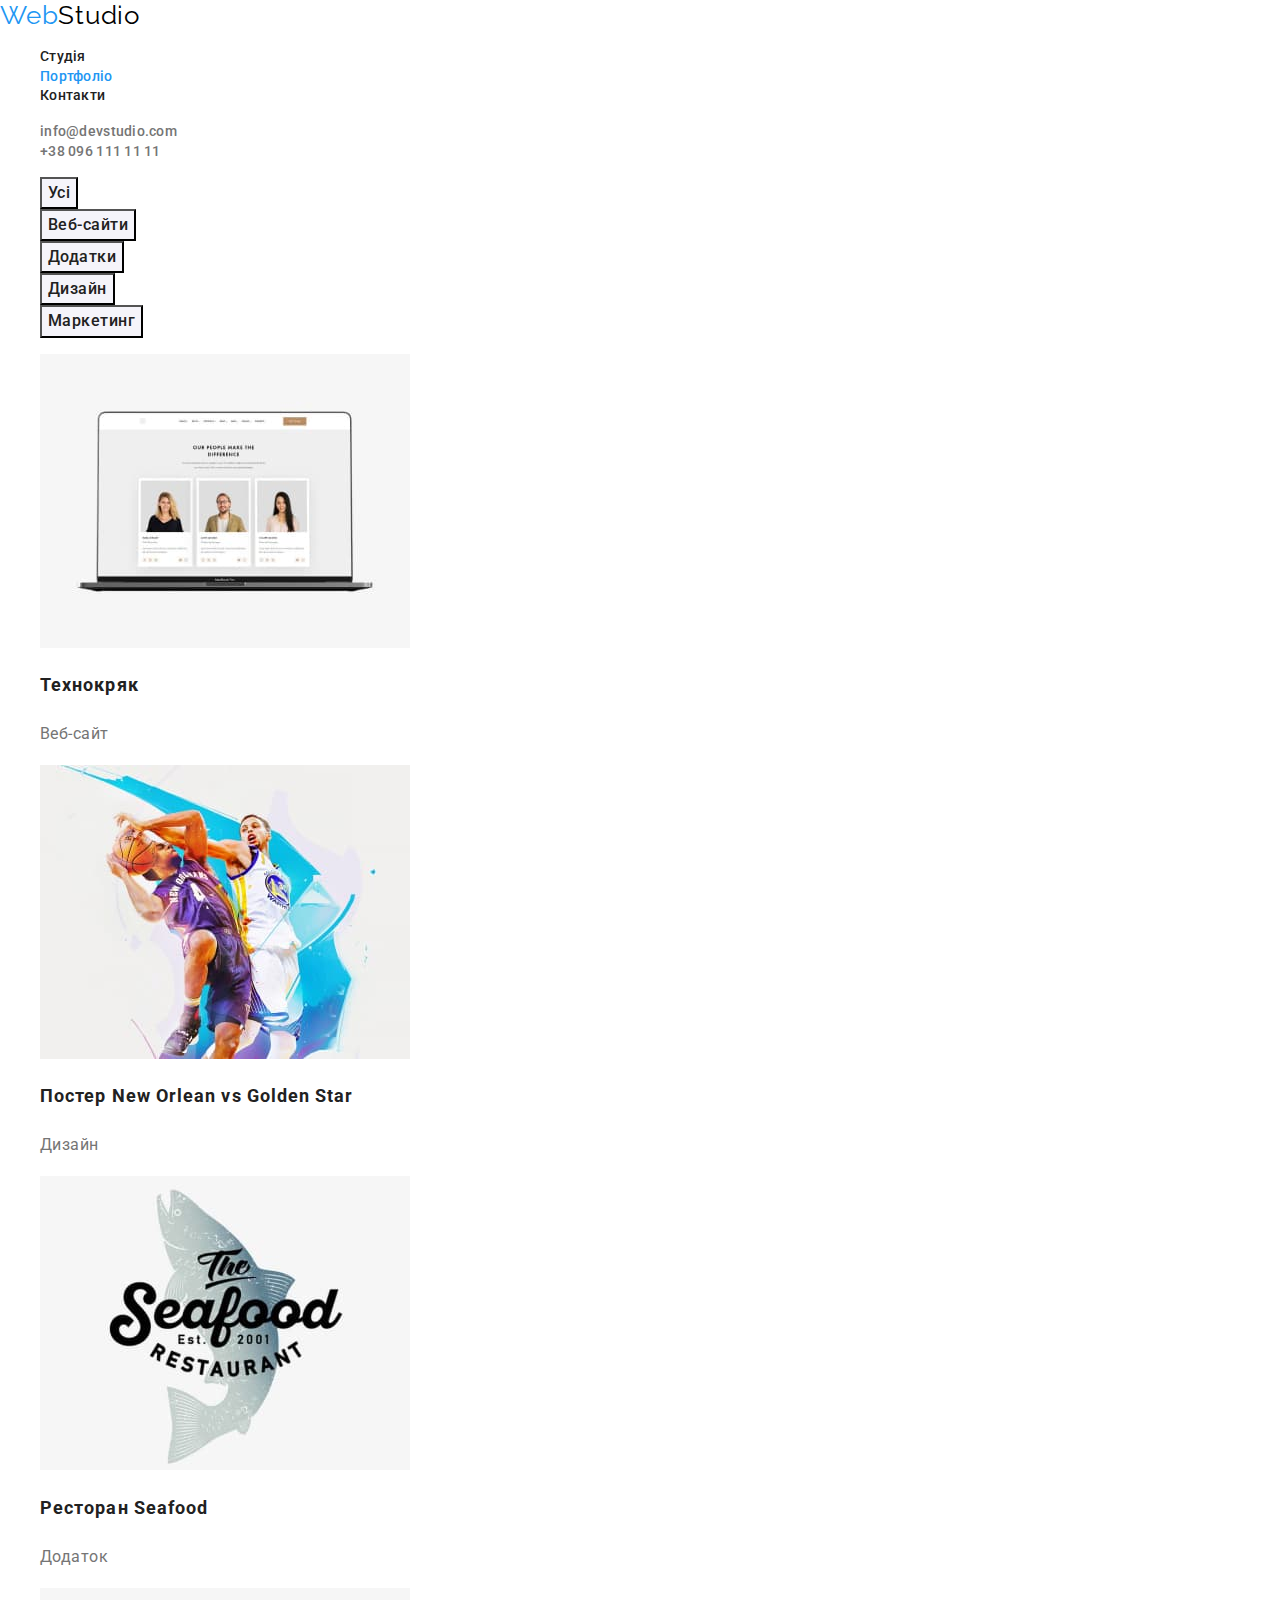
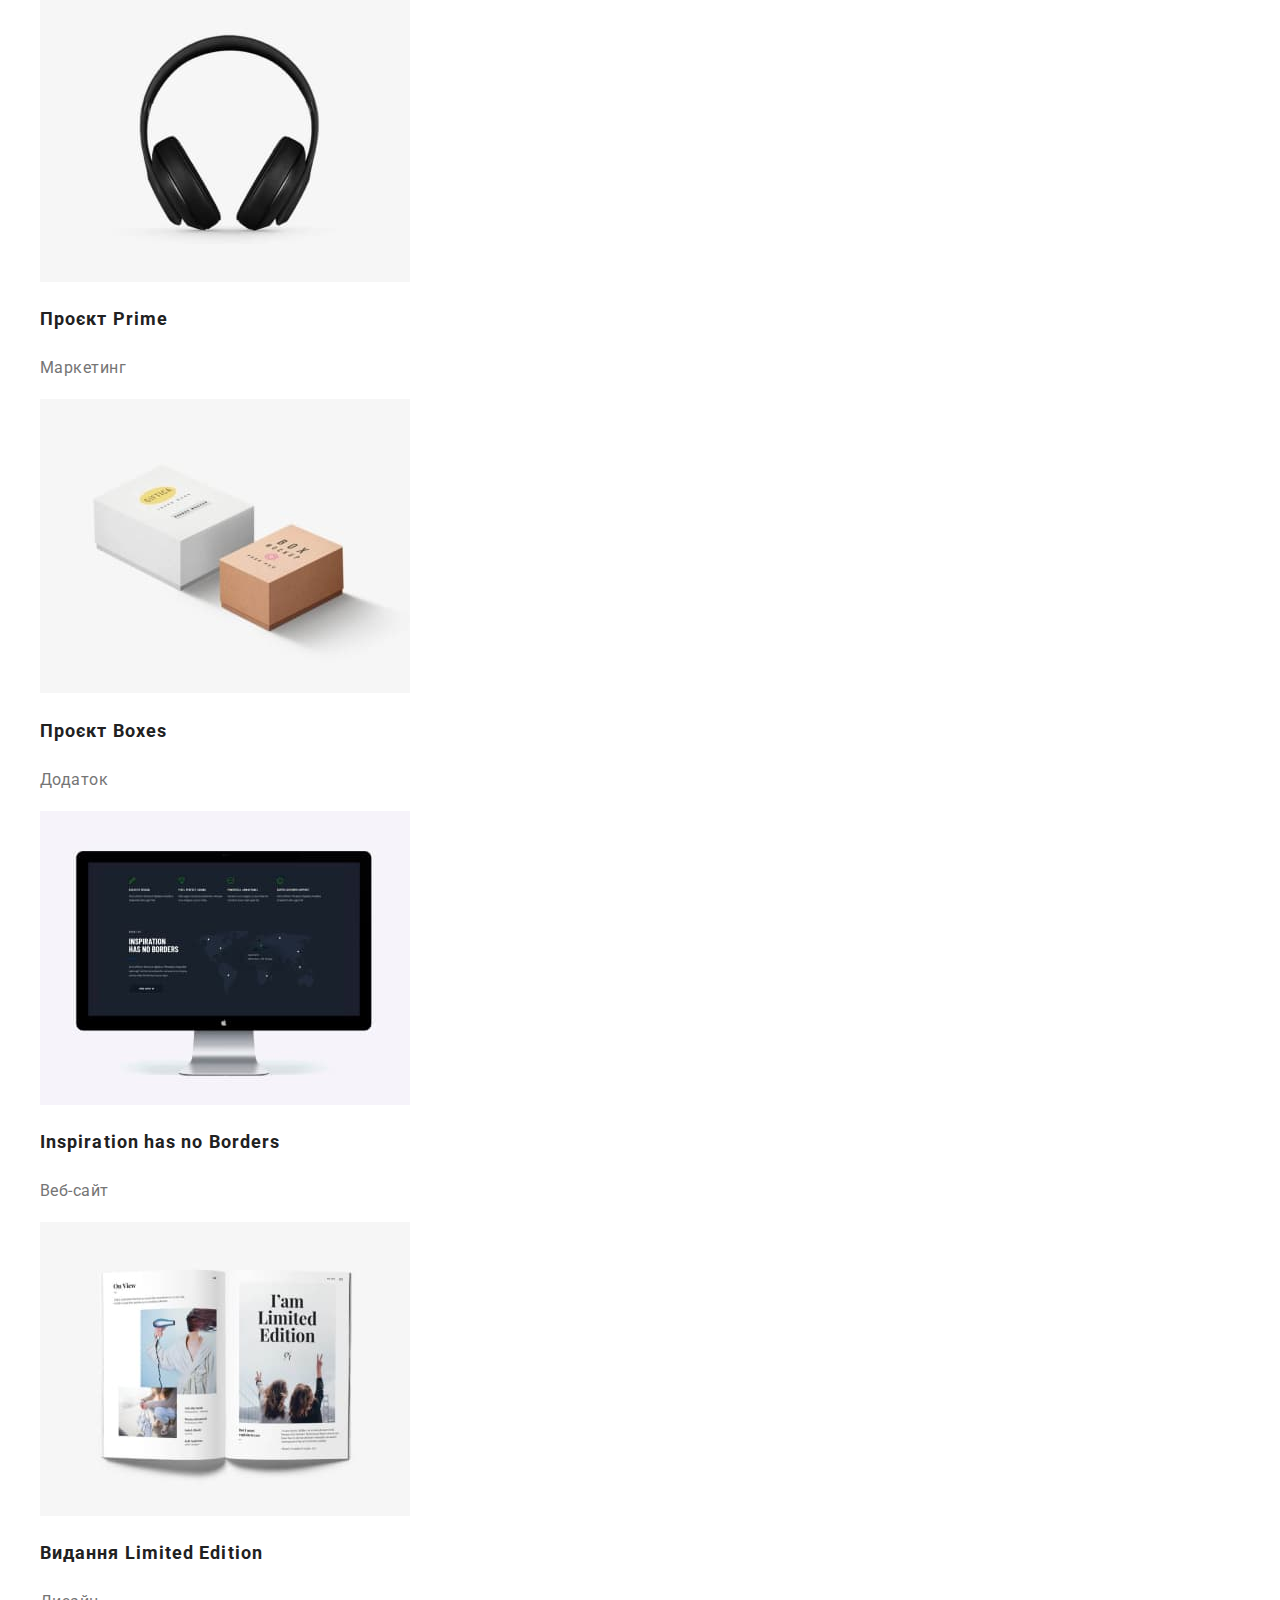
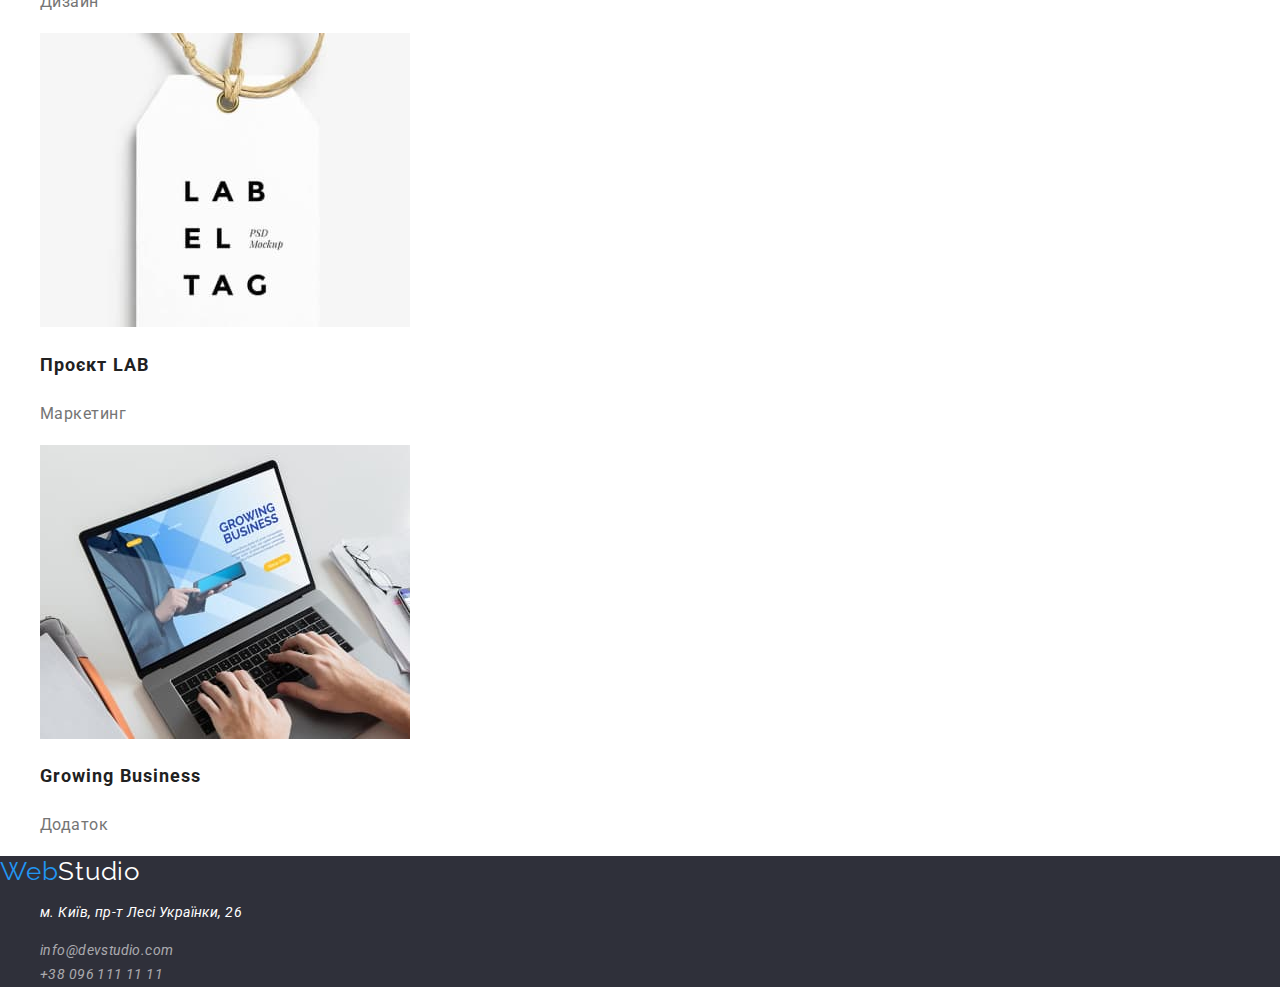
==== portfolio.html @ 08d6bf85 "Prettier" ====
<!DOCTYPE html>
<html lang="uk">
  <head>
    <meta charset="UTF-8" />
    <meta http-equiv="X-UA-Compatible" content="IE=edge" />
    <meta name="viewport" content="width=device-width, initial-scale=1.0" />
    <title>Web Studio - Портфоліо</title>
    <link rel="preconnect" href="https://fonts.googleapis.com" />
    <link rel="preconnect" href="https://fonts.gstatic.com" crossorigin />
    <link
      href="https://fonts.googleapis.com/css2?family=Raleway:wght@700&family=Roboto:wght@400;500;700;900&display=swap"
      rel="stylesheet"
    />
    <link
      rel="stylesheet"
      href="https://cdnjs.cloudflare.com/ajax/libs/modern-normalize/1.0.0/modern-normalize.min.css"
    />
    <link rel="stylesheet" href="./css/styles.css" />
  </head>
  <body class="page">
    <header>
      <a href="#" lang="en" class="logo logo-top"><span class="logo-blue">Web</span>Studio</a>
      <nav class="naw-top">
        <ul class="site-nav list">
          <li><a href="./index.html" class="link">Студія</a></li>
          <li><a href="./portfolio.html" class="link current">Портфоліо</a></li>
          <li><a href="#" class="link">Контакти</a></li>
        </ul>
        <ul class="list">
          <li><a href="mailto:info@devstudio.com" class="top-adress">info@devstudio.com</a></li>
          <li><a href="tel:+380961111111" class="top-tel link">+38 096 111 11 11</a></li>
        </ul>
      </nav>
    </header>
    <main>
      <section>
        <h1 class="visually-hidden">Portfolio</h1>
        <nav>
          <ul class="list">
            <li>
              <button type="button" class="list-action">Усі</button>
            </li>
            <li>
              <button type="button" class="list-action">Веб-сайти</button>
            </li>
            <li>
              <button type="button" class="list-action">Додатки</button>
            </li>
            <li>
              <button type="button" class="list-action">Дизайн</button>
            </li>
            <li>
              <button type="button" class="list-action">Маркетинг</button>
            </li>
          </ul>
        </nav>
        <ul class="list">
          <li>
            <a href=""
              ><img src="./images/img-project-1.jpg" alt="Веб-сайт Технокряк" width="370"
            /></a>
            <h2 class="work-title">Технокряк</h2>
            <p class="text work-text">Веб-сайт</p>
          </li>
          <li>
            <a href=""
              ><img
                src="./images/img-project-2.jpg"
                alt="Дизайн постеру New Orlean vs Golden Star"
                width="370"
            /></a>
            <h2 class="work-title">Постер New Orlean vs Golden Star</h2>
            <p class="text work-text">Дизайн</p>
          </li>
          <li>
            <a href=""
              ><img
                src="./images/img-project-3.jpg"
                alt="Додаток для ресторану Seafood"
                width="370"
            /></a>
            <h2 class="work-title">Ресторан Seafood</h2>
            <p class="text work-text">Додаток</p>
          </li>
          <li>
            <a href=""
              ><img src="./images/img-project-4.jpg" alt="Маркетинг для проекту Prime" width="370"
            /></a>
            <h2 class="work-title">Проєкт Prime</h2>
            <p class="text work-text">Маркетинг</p>
          </li>
          <li>
            <a href=""><img src="./images/img-project-5.jpg" alt="Додаток Boxes" width="370" /></a>
            <h2 class="work-title">Проєкт Boxes</h2>
            <p class="text work-text">Додаток</p>
          </li>
          <li>
            <a href=""
              ><img
                src="./images/img-project-6.jpg"
                alt="Веб-сайт Inspiration has no Borders"
                width="370"
            /></a>
            <h2 class="work-title">Inspiration has no Borders</h2>
            <p class="text work-text">Веб-сайт</p>
          </li>
          <li>
            <a href=""
              ><img
                src="./images/img-project-7.jpg"
                alt="Дизайн для видання Limited Edition"
                width="370"
            /></a>
            <h2 class="work-title">Видання Limited Edition</h2>
            <p class="text work-text">Дизайн</p>
          </li>
          <li>
            <a href=""
              ><img src="./images/img-project-8.jpg" alt="Маркетинг для проєкту LAB" width="370"
            /></a>
            <h2 class="work-title">Проєкт LAB</h2>
            <p class="text work-text">Маркетинг</p>
          </li>
          <li>
            <a href=""
              ><img src="./images/img-project-9.jpg" alt="Додаток Growing Business" width="370"
            /></a>
            <h2 class="work-title">Growing Business</h2>
            <p class="text work-text">Додаток</p>
          </li>
        </ul>
      </section>
    </main>
    <footer class="bottom">
      <a href="#" lang="en" class="logo logo-bottom"><span class="logo-blue">Web</span>Studio</a>
      <address class="address-footer">
        <ul class="list">
          <li>
            <p class="bottom-adress">м. Київ, пр-т Лесі Українки, 26</p>
          </li>
          <li><a href="mailto:info@devstudio.com" class="bottom-text">info@devstudio.com</a></li>
          <li><a href="tel:+380961111111" class="bottom-text">+38 096 111 11 11</a></li>
        </ul>
      </address>
    </footer>
  </body>
</html>
---- css/styles.css ----
:root {
--primmary-text-color: #757575;
--title-text-color: #212121;
--accent-text-color: #2196F3;
--background-page-color: #ffffff;
--background-hero-color: #2F303A;
--team-action-color: #F5F4FA;
--background-bottom-color: #2F303A;
--logo-top-color: #000000;
--bottom-text-color: rgba(255, 255, 255, 0.6);
}
.page {
  background-color: var(--background-page-color);
  color: var(--title-text-color);
  font-family: Roboto , sans-serif;
}
/* logo */
.logo {
  font-family: Raleway;
  font-size: 26px;
  line-height: 1.2;
  letter-spacing: 0.03em;
  text-decoration: none;
}
.logo-blue {
  color: var(--accent-text-color);
}
.logo-top {
  color: var(--logo-top-color);
}
.logo-bottom {
  color: var(--background-page-color);
}
/* nav */
.list {
  color: var(--title-text-color);
  list-style: none;
}
.link {
  color: var(--title-text-color);
}
.link:hover,
.link:focus {
  color: var(--accent-text-color);
}
.site-nav .link.current {
  color: var(--accent-text-color);
}
.list {
  color: var(--title-text-color);
  list-style: none;
}
.top-tel {
  color: var(--primmary-text-color);
}
.top-tel:hover,
.top-tel:focus {
  color: var(--accent-text-color);
}
.top-adress {
  color: var(--primmary-text-color);
}
.top-adress:hover,
.top-adress:focus {
  color: var(--accent-text-color);
}
.link,
.top-adress,
.top-tel {
  font-weight: 500;
  font-size: 14px;
  line-height: 1.4;
  letter-spacing: 0.02em;
  text-decoration: none;
}
/* hero */
.hero {
  background-color: var(--background-hero-color);
}
.hero-title {
  color: var(--background-page-color);
  font-weight: 900;
  font-size: 44px;
  line-height: 1.36;
  text-align: center;
  letter-spacing: 0.06em;
  text-transform: uppercase;
}
.hero-action {
  background-color: var(--accent-text-color);
  color:var(--background-page-color);
  font-weight: 700;
  font-size: 16px;
  line-height: 1.88;
  display: flex;
  align-items: center;
  text-align: center;
  letter-spacing: 0.06em;
  cursor: pointer;
}
/* section */
.section-title {
  color: var(--title-text-color);
  font-size: 36px;
  line-height: 1.17;
  text-align: center;
  letter-spacing: 0.03em;
}
.benefits-sub-title {
  font-size: 14px;
  line-height: 1.14;
  letter-spacing: 0.03em;
}
.section-sub-title {
  font-weight: 500;
  font-size: 16px;
  line-height: 1.19;
  letter-spacing: 0.03em;
}
.section-sub-title,
.benefits-sub-title {
  color: var(--title-text-color);
}
.text {
  color: var(--primmary-text-color);
  font-size: 14px;
  line-height: 1.71;
  letter-spacing: 0.03em;
}
.team .text {
  font-size: 16px;
  line-height: 1.19;
}
/* team */
.team {
  background-color: var(--team-action-color);
} 
/* futter */
.bottom {
  background-color: var(--background-bottom-color);
}
.address-footer {
  font-size: 14px;
  line-height: 1.71;
  letter-spacing: 0.03em;
}
.bottom-adress {
  color: var(--background-page-color);
}
.bottom-text {
  color: var(--bottom-text-color);
  text-decoration: none;
}
.bottom-text:hover,
.bottom-text:focus {
  color: var(--accent-text-color);
}

/* portfolio */
.visually-hidden {
  position: absolute;
  width: 1px;
  height: 1px;
  margin: -1px;
  border: 0;
  padding: 0;
  white-space: nowrap;
  clip-path: inset(100%);
  clip: rect(0 0 0 0);
  overflow: hidden;
}
.list-action {
  background-color: var(--team-action-color);
  color: var(--title-text-color);
  font-weight: 500;
  font-size: 16px;
  line-height: 1.63;
  letter-spacing: 0.03em;
  cursor: pointer;
}
.list-action:hover,
.list-action:focus,
.list-action:active {
  background-color: var(--accent-text-color);
  color:var(--background-page-color);
  }
.work-title {
  font-size: 18px;
  line-height: 2;
  letter-spacing: 0.06em;
}
.work-text {
  font-size: 16px;
  line-height: 1.88;
  letter-spacing: 0.03em;
}
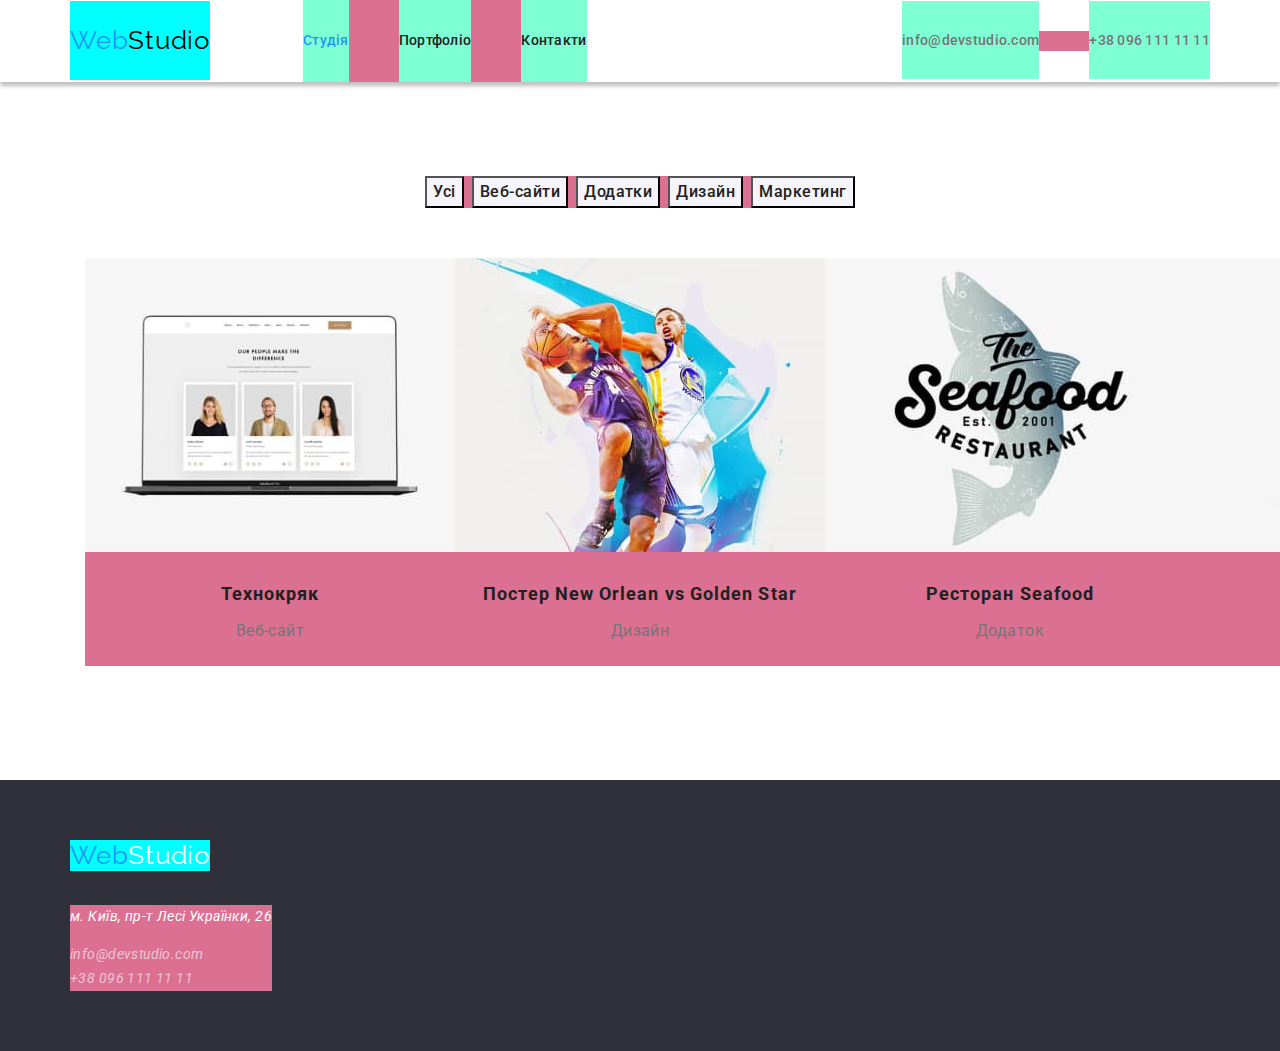
==== commit ead192ed: "portfolio" ====
--- a/portfolio.html
+++ b/portfolio.html
@@ -18,130 +18,140 @@
     <link rel="stylesheet" href="./css/styles.css" />
   </head>
   <body class="page">
-    <header>
-      <a href="#" lang="en" class="logo logo-top"><span class="logo-blue">Web</span>Studio</a>
-      <nav class="naw-top">
-        <ul class="site-nav list">
-          <li><a href="./index.html" class="link">Студія</a></li>
-          <li><a href="./portfolio.html" class="link current">Портфоліо</a></li>
-          <li><a href="#" class="link">Контакти</a></li>
-        </ul>
-        <ul class="list">
-          <li><a href="mailto:info@devstudio.com" class="top-adress">info@devstudio.com</a></li>
-          <li><a href="tel:+380961111111" class="top-tel link">+38 096 111 11 11</a></li>
-        </ul>
-      </nav>
+    <header class="top-border">
+      <div class="container">
+        <a href="#" lang="en" class="logo logo-top"><span class="logo-blue">Web</span>Studio</a>
+        <nav class="nav-top">
+          <ul class="site-nav list">
+            <li class="list-top"><a href="./index.html" class="link current">Студія</a></li>
+            <li class="list-top"><a href="./portfolio.html" class="link">Портфоліо</a></li>
+            <li class="list-top"><a href="#" class="link">Контакти</a></li>
+          </ul>
+        </nav>
+        <div class="adress-list">
+          <ul class="site-nav list">
+            <li><a href="mailto:info@devstudio.com" class="top-adress">info@devstudio.com</a></li>
+            <li><a href="tel:+380961111111" class="top-tel link">+38 096 111 11 11</a></li>
+          </ul>
+        </div>
+      </div>
     </header>
     <main>
-      <section>
+      <section class="portfolio">
+        <div class="container portfolio-box ">
         <h1 class="visually-hidden">Portfolio</h1>
-        <nav>
-          <ul class="list">
-            <li>
+        <nav class="portfolio-nav">
+          <ul class="portfolio-nav-list list">
+            <li class="action-btn">
               <button type="button" class="list-action">Усі</button>
             </li>
-            <li>
+            <li class="action-btn">
               <button type="button" class="list-action">Веб-сайти</button>
             </li>
-            <li>
+            <li class="action-btn">
               <button type="button" class="list-action">Додатки</button>
             </li>
-            <li>
+            <li class="action-btn">
               <button type="button" class="list-action">Дизайн</button>
             </li>
-            <li>
+            <li class="action-btn">
               <button type="button" class="list-action">Маркетинг</button>
             </li>
           </ul>
         </nav>
-        <ul class="list">
-          <li>
-            <a href=""
-              ><img src="./images/img-project-1.jpg" alt="Веб-сайт Технокряк" width="370"
-            /></a>
-            <h2 class="work-title">Технокряк</h2>
-            <p class="text work-text">Веб-сайт</p>
-          </li>
-          <li>
-            <a href=""
-              ><img
-                src="./images/img-project-2.jpg"
-                alt="Дизайн постеру New Orlean vs Golden Star"
-                width="370"
-            /></a>
-            <h2 class="work-title">Постер New Orlean vs Golden Star</h2>
-            <p class="text work-text">Дизайн</p>
-          </li>
-          <li>
-            <a href=""
-              ><img
-                src="./images/img-project-3.jpg"
-                alt="Додаток для ресторану Seafood"
-                width="370"
-            /></a>
-            <h2 class="work-title">Ресторан Seafood</h2>
-            <p class="text work-text">Додаток</p>
-          </li>
-          <li>
-            <a href=""
-              ><img src="./images/img-project-4.jpg" alt="Маркетинг для проекту Prime" width="370"
-            /></a>
-            <h2 class="work-title">Проєкт Prime</h2>
-            <p class="text work-text">Маркетинг</p>
-          </li>
-          <li>
-            <a href=""><img src="./images/img-project-5.jpg" alt="Додаток Boxes" width="370" /></a>
-            <h2 class="work-title">Проєкт Boxes</h2>
-            <p class="text work-text">Додаток</p>
-          </li>
-          <li>
-            <a href=""
-              ><img
-                src="./images/img-project-6.jpg"
-                alt="Веб-сайт Inspiration has no Borders"
-                width="370"
-            /></a>
-            <h2 class="work-title">Inspiration has no Borders</h2>
-            <p class="text work-text">Веб-сайт</p>
-          </li>
-          <li>
-            <a href=""
-              ><img
-                src="./images/img-project-7.jpg"
-                alt="Дизайн для видання Limited Edition"
-                width="370"
-            /></a>
-            <h2 class="work-title">Видання Limited Edition</h2>
-            <p class="text work-text">Дизайн</p>
-          </li>
-          <li>
-            <a href=""
-              ><img src="./images/img-project-8.jpg" alt="Маркетинг для проєкту LAB" width="370"
-            /></a>
-            <h2 class="work-title">Проєкт LAB</h2>
-            <p class="text work-text">Маркетинг</p>
-          </li>
-          <li>
-            <a href=""
-              ><img src="./images/img-project-9.jpg" alt="Додаток Growing Business" width="370"
-            /></a>
-            <h2 class="work-title">Growing Business</h2>
-            <p class="text work-text">Додаток</p>
-          </li>
-        </ul>
+        <div class="container portfolio-action">
+          <ul class="portfolio-list list">
+            <li class="card-list">
+              <a href=""
+                ><img src="./images/img-project-1.jpg" alt="Веб-сайт Технокряк" width="370"
+              /></a>
+              <h2 class="work-title">Технокряк</h2>
+              <p class="text work-text">Веб-сайт</p>
+            </li>
+            <li class="card-list">
+              <a href=""
+                ><img
+                  src="./images/img-project-2.jpg"
+                  alt="Дизайн постеру New Orlean vs Golden Star"
+                  width="370"
+              /></a>
+              <h2 class="work-title">Постер New Orlean vs Golden Star</h2>
+              <p class="text work-text">Дизайн</p>
+            </li>
+            <li class="card-list">
+              <a href=""
+                ><img
+                  src="./images/img-project-3.jpg"
+                  alt="Додаток для ресторану Seafood"
+                  width="370"
+              /></a>
+              <h2 class="work-title">Ресторан Seafood</h2>
+              <p class="text work-text">Додаток</p>
+            </li>
+            <li class="card-list">
+              <a href=""
+                ><img src="./images/img-project-4.jpg" alt="Маркетинг для проекту Prime" width="370"
+              /></a>
+              <h2 class="work-title">Проєкт Prime</h2>
+              <p class="text work-text">Маркетинг</p>
+            </li>
+            <li class="card-list">
+              <a href=""><img src="./images/img-project-5.jpg" alt="Додаток Boxes" width="370" /></a>
+              <h2 class="work-title">Проєкт Boxes</h2>
+              <p class="text work-text">Додаток</p>
+            </li>
+            <li class="card-list">
+              <a href=""
+                ><img
+                  src="./images/img-project-6.jpg"
+                  alt="Веб-сайт Inspiration has no Borders"
+                  width="370"
+              /></a>
+              <h2 class="work-title">Inspiration has no Borders</h2>
+              <p class="text work-text">Веб-сайт</p>
+            </li>
+            <li class="card-list">
+              <a href=""
+                ><img
+                  src="./images/img-project-7.jpg"
+                  alt="Дизайн для видання Limited Edition"
+                  width="370"
+              /></a>
+              <h2 class="work-title">Видання Limited Edition</h2>
+              <p class="text work-text">Дизайн</p>
+            </li>
+            <li class="card-list">
+              <a href=""
+                ><img src="./images/img-project-8.jpg" alt="Маркетинг для проєкту LAB" width="370"
+              /></a>
+              <h2 class="work-title">Проєкт LAB</h2>
+              <p class="text work-text">Маркетинг</p>
+            </li>
+            <li class="card-list">
+              <a href=""
+                ><img src="./images/img-project-9.jpg" alt="Додаток Growing Business" width="370"
+              /></a>
+              <h2 class="work-title">Growing Business</h2>
+              <p class="text work-text">Додаток</p>
+            </li>
+          </ul>
+        </div>
+      </div>
       </section>
     </main>
     <footer class="bottom">
-      <a href="#" lang="en" class="logo logo-bottom"><span class="logo-blue">Web</span>Studio</a>
-      <address class="address-footer">
-        <ul class="list">
-          <li>
-            <p class="bottom-adress">м. Київ, пр-т Лесі Українки, 26</p>
-          </li>
-          <li><a href="mailto:info@devstudio.com" class="bottom-text">info@devstudio.com</a></li>
-          <li><a href="tel:+380961111111" class="bottom-text">+38 096 111 11 11</a></li>
-        </ul>
-      </address>
+      <div class="container bottom-box">
+        <a href="#" lang="en" class="logo logo-bottom"><span class="logo-blue">Web</span>Studio</a>
+        <address class="address-footer">
+          <ul class="bottom-sub-list list">
+            <li>
+              <p class="bottom-adress">м. Київ, пр-т Лесі Українки, 26</p>
+            </li>
+            <li><a href="mailto:info@devstudio.com" class="bottom-text">info@devstudio.com</a></li>
+            <li><a href="tel:+380961111111" class="bottom-text">+38 096 111 11 11</a></li>
+          </ul>
+        </address>
+      </div>
     </footer>
   </body>
 </html>
--- a/css/styles.css
+++ b/css/styles.css
@@ -14,70 +14,145 @@
   color: var(--title-text-color);
   font-family: Roboto , sans-serif;
 }
+
+.list {
+  color: var(--title-text-color);
+  list-style: none;
+  padding-left: 0;
+  margin-top: 0;
+
+  
+  background-color: palevioletred;
+
+}
+
+.link {
+  color: var(--title-text-color);
+}
+
+.link:hover,
+.link:focus {
+  color: var(--accent-text-color);
+}
+
+.site-nav .link.current {
+  color: var(--accent-text-color);
+}
+
+.top-tel {
+  color: var(--primmary-text-color);
+}
+
+.top-tel:hover,
+.top-tel:focus {
+  color: var(--accent-text-color);
+}
+
+.top-adress {
+  color: var(--primmary-text-color);
+}
+
+.top-adress:hover,
+.top-adress:focus {
+  color: var(--accent-text-color);
+}
+
 /* logo */
+
 .logo {
+  display: flex;
+  align-items: center;
   font-family: Raleway;
   font-size: 26px;
   line-height: 1.2;
   letter-spacing: 0.03em;
   text-decoration: none;
+
+background-color: aqua;
+
 }
 .logo-blue {
+  display: flex;
+  align-items: center;
   color: var(--accent-text-color);
 }
 .logo-top {
+  display: flex;
+  align-items: center;
+  padding-top: 24px;
+  padding-bottom: 24px;
+  margin-right: 93px;
   color: var(--logo-top-color);
 }
-.logo-bottom {
-  color: var(--background-page-color);
-}
-/* nav */
-.list {
-  color: var(--title-text-color);
-  list-style: none;
-}
-.link {
-  color: var(--title-text-color);
-}
-.link:hover,
-.link:focus {
-  color: var(--accent-text-color);
-}
-.site-nav .link.current {
-  color: var(--accent-text-color);
-}
-.list {
-  color: var(--title-text-color);
-  list-style: none;
-}
+
+.link,.top-adress,
 .top-tel {
-  color: var(--primmary-text-color);
-}
-.top-tel:hover,
-.top-tel:focus {
-  color: var(--accent-text-color);
-}
-.top-adress {
-  color: var(--primmary-text-color);
-}
-.top-adress:hover,
-.top-adress:focus {
-  color: var(--accent-text-color);
-}
-.link,
-.top-adress,
-.top-tel {
+  padding-top: 31px;
+  padding-bottom: 31px;
   font-weight: 500;
   font-size: 14px;
   line-height: 1.4;
   letter-spacing: 0.02em;
   text-decoration: none;
-}
+
+background-color: aquamarine;
+
+}
+/* header */
+.top-border {
+  box-shadow: 0px 4px 4px rgba(0, 0, 0, 0.25);
+}
+.page-header {
+  background-color: var(--background-page-color);
+}
+
+
+.container {
+  display: flex;
+  width: 1170px;
+  display: flex;
+  padding-left: 15px;
+  padding-right: 15px;
+  align-items: center;
+  margin: 0 auto;
+}
+
+.top-adress {
+  margin-right: 50px;
+}
+.site-nav {
+padding-left: 0;
+}
+.nav-top,
+.site-nav {
+  display: flex;
+  align-items: center;
+  margin-top: 0;
+  margin-bottom: 0;   
+}
+.list-top {
+  display: flex;
+  margin-right: 50px;
+}
+.list-top:nth-child(3) {
+  margin-right: 0;
+}
+.adress-list{
+  display: flex;
+  margin-left: auto;
+}
+
 /* hero */
 .hero {
   background-color: var(--background-hero-color);
 }
+.hero-box {
+  flex-direction: column;
+}
 .hero-title {
+  margin-top: 200px;
+  margin-bottom: 30px;
+  
   color: var(--background-page-color);
   font-weight: 900;
   font-size: 44px;
@@ -86,36 +161,69 @@
   letter-spacing: 0.06em;
   text-transform: uppercase;
 }
+button.hero-action {
+  padding: 0;
+}
 .hero-action {
+  display: flex;
+  align-items: center;
+  text-align: center;
+  letter-spacing: 0.06em;
+  cursor: pointer;
+  margin-bottom: 200px;
+  min-width: 216px;
+  min-height: 50px;
+  justify-content: center;
+
   background-color: var(--accent-text-color);
   color:var(--background-page-color);
   font-weight: 700;
   font-size: 16px;
   line-height: 1.88;
-  display: flex;
-  align-items: center;
-  text-align: center;
-  letter-spacing: 0.06em;
-  cursor: pointer;
-}
+  border: 0;
+  box-shadow: 0px 4px 4px rgba(0, 0, 0, 0.15);
+  border-radius: 4px;
+}
+
 /* section */
 .section-title {
+  margin-top: 0;
+  margin-bottom: 50px;
+
   color: var(--title-text-color);
   font-size: 36px;
   line-height: 1.17;
   text-align: center;
   letter-spacing: 0.03em;
+
+  background-color: tomato;
+
+}
+
+/* benefits */
+.benefits-box {
+  display: flex;
+  flex-direction: column;
+}
+.list-title {
+  display: flex;
+  flex-direction: row;
+  margin-top: 94px;
+  margin-bottom: 118px;
 }
 .benefits-sub-title {
   font-size: 14px;
   line-height: 1.14;
   letter-spacing: 0.03em;
+  margin-top: 0;
+  margin-bottom: 10px;
 }
 .section-sub-title {
   font-weight: 500;
   font-size: 16px;
   line-height: 1.19;
   letter-spacing: 0.03em;
+  margin: 0;
 }
 .section-sub-title,
 .benefits-sub-title {
@@ -126,19 +234,86 @@
   font-size: 14px;
   line-height: 1.71;
   letter-spacing: 0.03em;
+  margin: 0;
+}
+.list-benefits {
+  margin-right: 30px;
+}
+.list-benefits:nth-child(4) {
+  margin-right: 0;
+}
+.benefits-sub {
+  display: flex;
+  flex-direction: row;
+  /* width: 1170px; */
+  margin-bottom: 86px; 
+  /* margin: 0 0 86px 0;*/
+  /* padding: 0;  */
+}
+.benefits-sub-list {
+  display: flex;
+  margin-right: 30px;
+  /* padding: 0; */
+}
+.benefits-sub-list:nth-child(3) {
+  margin-right: 0;
+}
+
+/* team */
+.team {
+  background-color: var(--team-action-color);
+}
+.team-box {
+  display: flex;
+  flex-direction: column;
+}
+.team-title {
+  margin-top: 102px;
+  margin-bottom: 50px;
+}
+.picture {
+  margin-bottom: 30px;
+}
+.team-sub {
+  display: flex;
+  flex-direction: row;
+  width: 1170px;
+  margin-bottom: 88px; 
+}
+.team-sub-list {
+  display: flex;
+  flex-direction: column;
+  margin-right: 30px;
+  align-items: center;
+  box-shadow: 0px 1px 3px rgba(0, 0, 0, 0.12), 0px 1px 1px rgba(0, 0, 0, 0.14), 0px 2px 1px rgba(0, 0, 0, 0.2);
+  border-radius: 0px 0px 4px 4px;
+}
+.team-sub-list:nth-child(4) {
+  margin-right: 0;
 }
 .team .text {
   font-size: 16px;
   line-height: 1.19;
-}
-/* team */
-.team {
-  background-color: var(--team-action-color);
-} 
+  margin-bottom: 30px;
+}
+
+
 /* futter */
 .bottom {
   background-color: var(--background-bottom-color);
 }
+.bottom-box {
+  display: flex;
+  flex-direction: column;
+  justify-content: flex-start ;
+  align-items: flex-start;
+}
+.logo-bottom {
+  color: var(--background-page-color);
+  margin-top: 60px;
+  margin-bottom: 20px;
+}
+
 .address-footer {
   font-size: 14px;
   line-height: 1.71;
@@ -155,8 +330,17 @@
 .bottom-text:focus {
   color: var(--accent-text-color);
 }
+.bottom-sub-list {
+margin-bottom: 60px;
+}
 
 /* portfolio */
+.portfolio-box {
+  display: flex;
+  flex-direction: column;
+    /* justify-content: center; */
+    align-items: center;
+}
 .visually-hidden {
   position: absolute;
   width: 1px;
@@ -169,6 +353,18 @@
   clip: rect(0 0 0 0);
   overflow: hidden;
 }
+.portfolio-nav-list {
+  display: flex;
+  flex-direction: row;
+  margin-top: 94px;
+  margin-bottom: 50px;
+}
+.action-btn {
+margin-right: 8px;
+}
+.action-btn:nth-child(5) {
+  margin-right: 0;
+}
 .list-action {
   background-color: var(--team-action-color);
   color: var(--title-text-color);
@@ -184,14 +380,29 @@
   background-color: var(--accent-text-color);
   color:var(--background-page-color);
   }
+.portfolio-list {
+  display: flex;
+  flex-direction: row;
+  margin-top: 0;
+  margin-bottom: 114px;
+  padding: 0;
+  }
+  .card-list {
+  display: flex;
+  flex-direction: column;
+  align-items: center;
+ }
 .work-title {
   font-size: 18px;
   line-height: 2;
   letter-spacing: 0.06em;
+  margin-top: 20px;
+  margin-bottom: 4px;
 }
 .work-text {
   font-size: 16px;
   line-height: 1.88;
   letter-spacing: 0.03em;
-}
-
+  margin-bottom: 20px;
+}
+
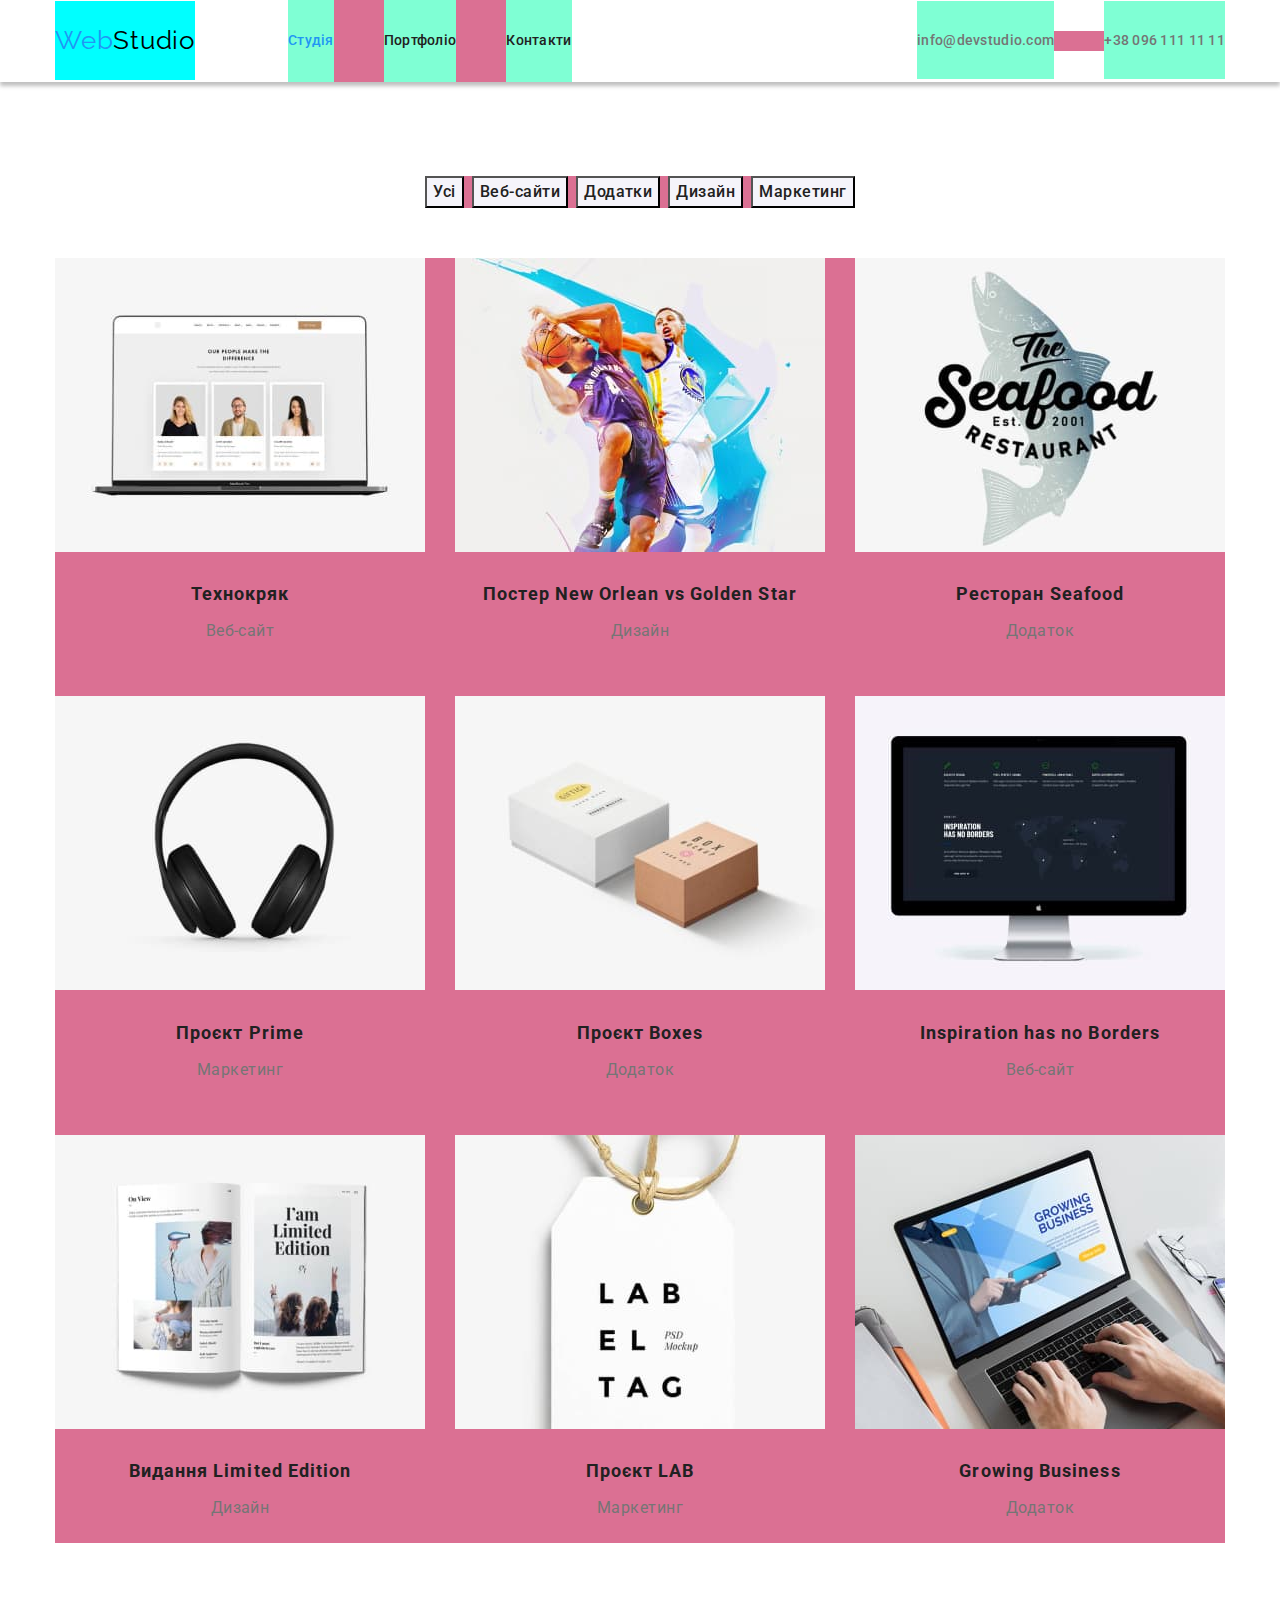
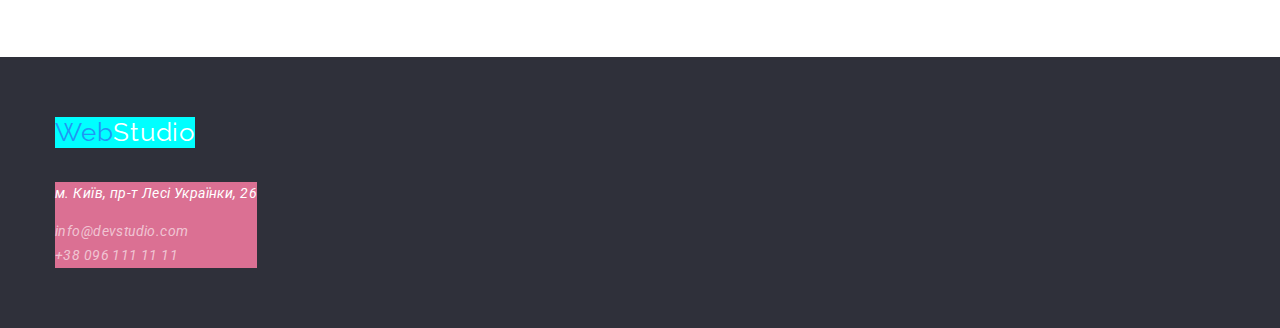
==== commit 12f76396: "team" ====
--- a/portfolio.html
+++ b/portfolio.html
@@ -59,7 +59,7 @@
             </li>
           </ul>
         </nav>
-        <div class="container portfolio-action">
+        <div class="portfolio-action">
           <ul class="portfolio-list list">
             <li class="card-list">
               <a href=""
--- a/css/styles.css
+++ b/css/styles.css
@@ -109,13 +109,20 @@
 
 .container {
   display: flex;
-  width: 1170px;
+  width: 1200px;
   display: flex;
   padding-left: 15px;
   padding-right: 15px;
   align-items: center;
   margin: 0 auto;
 }
+
+.section {
+  padding: 94px 0 94px 0;
+}
+
+
+
 
 .top-adress {
   margin-right: 50px;
@@ -150,7 +157,7 @@
   flex-direction: column;
 }
 .hero-title {
-  margin-top: 200px;
+  margin-top: 106px;
   margin-bottom: 30px;
   
   color: var(--background-page-color);
@@ -170,7 +177,7 @@
   text-align: center;
   letter-spacing: 0.06em;
   cursor: pointer;
-  margin-bottom: 200px;
+  margin-bottom: 106px;
   min-width: 216px;
   min-height: 50px;
   justify-content: center;
@@ -208,8 +215,8 @@
 .list-title {
   display: flex;
   flex-direction: row;
-  margin-top: 94px;
-  margin-bottom: 118px;
+  margin: 0;
+  padding: 0;
 }
 .benefits-sub-title {
   font-size: 14px;
@@ -242,22 +249,38 @@
 .list-benefits:nth-child(4) {
   margin-right: 0;
 }
-.benefits-sub {
+
+
+
+/* activity */
+.activity {
+  padding-top: 0;
+}
+.activity-box {
+  display: flex;
+  flex-direction: column;
+}
+.activity-sub {
   display: flex;
   flex-direction: row;
-  /* width: 1170px; */
-  margin-bottom: 86px; 
-  /* margin: 0 0 86px 0;*/
-  /* padding: 0;  */
-}
-.benefits-sub-list {
+  margin: 0;
+  padding: 0;
+}
+
+.activity-sub-list {
   display: flex;
   margin-right: 30px;
   /* padding: 0; */
 }
-.benefits-sub-list:nth-child(3) {
+
+.activity-sub-list:nth-child(3) {
   margin-right: 0;
 }
+.activity-img.picture {
+  margin-bottom: 0;
+}
+
+
 
 /* team */
 .team {
@@ -268,18 +291,24 @@
   flex-direction: column;
 }
 .team-title {
-  margin-top: 102px;
   margin-bottom: 50px;
 }
 .picture {
   margin-bottom: 30px;
 }
+.team-img {
+  width: 1170px;
+}
 .team-sub {
   display: flex;
   flex-direction: row;
   width: 1170px;
-  margin-bottom: 88px; 
-}
+  margin-top: 0;
+  /* margin-bottom: 88px;  */
+  padding: 0;
+  /* box-sizing: border-box; */
+}
+
 .team-sub-list {
   display: flex;
   flex-direction: column;
@@ -333,6 +362,9 @@
 .bottom-sub-list {
 margin-bottom: 60px;
 }
+
+
+
 
 /* portfolio */
 .portfolio-box {
@@ -380,9 +412,12 @@
   background-color: var(--accent-text-color);
   color:var(--background-page-color);
   }
+
+
 .portfolio-list {
   display: flex;
   flex-direction: row;
+  flex-wrap: wrap;
   margin-top: 0;
   margin-bottom: 114px;
   padding: 0;
@@ -391,14 +426,29 @@
   display: flex;
   flex-direction: column;
   align-items: center;
+  width: 370px;
+  margin-right: 30px;
+  margin-bottom: 30px;
+  /* margin-left: 0; */
+ }
+ .card-list:nth-child(3n) {
+   margin-right: 0;
+ }
+ .card-list:nth-last-child(-n+3) {
+   margin-bottom: 0;
  }
 .work-title {
   font-size: 18px;
   line-height: 2;
   letter-spacing: 0.06em;
+  padding: 0;
   margin-top: 20px;
   margin-bottom: 4px;
 }
+
+
+
+
 .work-text {
   font-size: 16px;
   line-height: 1.88;
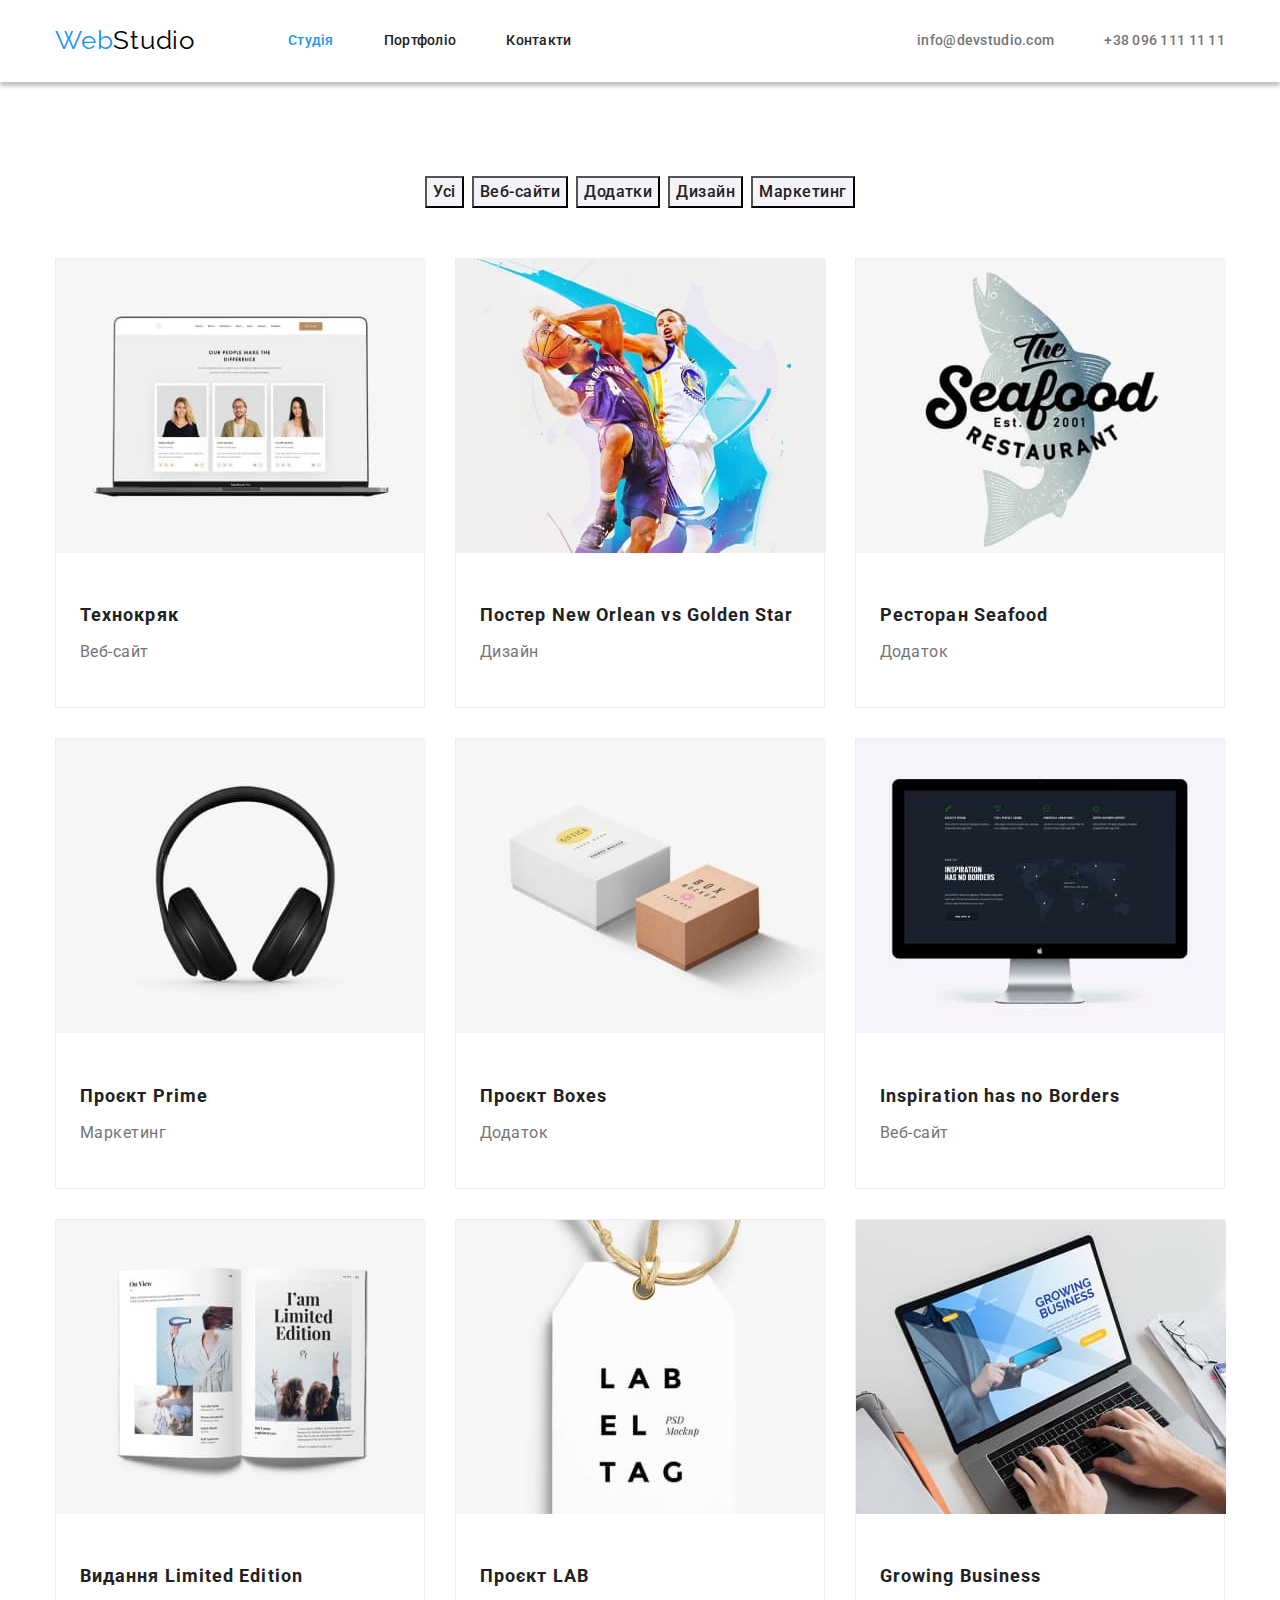
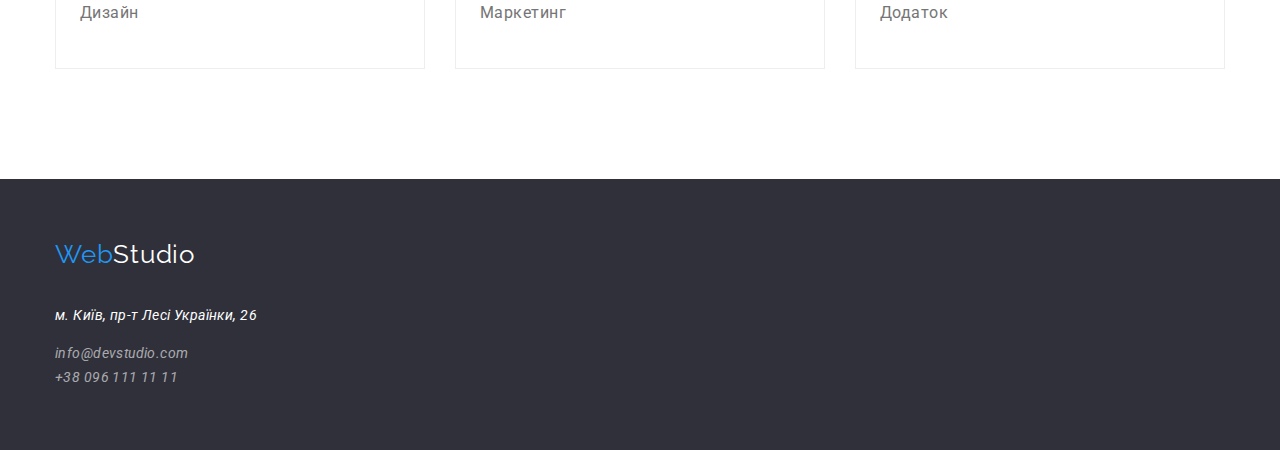
==== commit 79b3817f: "dz-3-1" ====
--- a/portfolio.html
+++ b/portfolio.html
@@ -37,7 +37,7 @@
       </div>
     </header>
     <main>
-      <section class="portfolio">
+      <section class="portfolio section">
         <div class="container portfolio-box ">
         <h1 class="visually-hidden">Portfolio</h1>
         <nav class="portfolio-nav">
@@ -65,8 +65,10 @@
               <a href=""
                 ><img src="./images/img-project-1.jpg" alt="Веб-сайт Технокряк" width="370"
               /></a>
+              <div class="card-list-title">
               <h2 class="work-title">Технокряк</h2>
               <p class="text work-text">Веб-сайт</p>
+              </div>
             </li>
             <li class="card-list">
               <a href=""
@@ -75,8 +77,10 @@
                   alt="Дизайн постеру New Orlean vs Golden Star"
                   width="370"
               /></a>
+              <div class="card-list-title">
               <h2 class="work-title">Постер New Orlean vs Golden Star</h2>
               <p class="text work-text">Дизайн</p>
+              </div>
             </li>
             <li class="card-list">
               <a href=""
@@ -85,20 +89,26 @@
                   alt="Додаток для ресторану Seafood"
                   width="370"
               /></a>
+              <div class="card-list-title">
               <h2 class="work-title">Ресторан Seafood</h2>
               <p class="text work-text">Додаток</p>
+              </div>
             </li>
             <li class="card-list">
               <a href=""
                 ><img src="./images/img-project-4.jpg" alt="Маркетинг для проекту Prime" width="370"
               /></a>
+              <div class="card-list-title">
               <h2 class="work-title">Проєкт Prime</h2>
               <p class="text work-text">Маркетинг</p>
+              </div>
             </li>
             <li class="card-list">
               <a href=""><img src="./images/img-project-5.jpg" alt="Додаток Boxes" width="370" /></a>
+              <div class="card-list-title">
               <h2 class="work-title">Проєкт Boxes</h2>
               <p class="text work-text">Додаток</p>
+              </div>
             </li>
             <li class="card-list">
               <a href=""
@@ -107,8 +117,10 @@
                   alt="Веб-сайт Inspiration has no Borders"
                   width="370"
               /></a>
+              <div class="card-list-title">
               <h2 class="work-title">Inspiration has no Borders</h2>
               <p class="text work-text">Веб-сайт</p>
+              </div>
             </li>
             <li class="card-list">
               <a href=""
@@ -117,22 +129,28 @@
                   alt="Дизайн для видання Limited Edition"
                   width="370"
               /></a>
+              <div class="card-list-title">
               <h2 class="work-title">Видання Limited Edition</h2>
               <p class="text work-text">Дизайн</p>
+              </div>
             </li>
             <li class="card-list">
               <a href=""
                 ><img src="./images/img-project-8.jpg" alt="Маркетинг для проєкту LAB" width="370"
               /></a>
+              <div class="card-list-title">
               <h2 class="work-title">Проєкт LAB</h2>
               <p class="text work-text">Маркетинг</p>
+              </div>
             </li>
             <li class="card-list">
               <a href=""
                 ><img src="./images/img-project-9.jpg" alt="Додаток Growing Business" width="370"
               /></a>
+              <div class="card-list-title">
               <h2 class="work-title">Growing Business</h2>
               <p class="text work-text">Додаток</p>
+              </div>
             </li>
           </ul>
         </div>
--- a/css/styles.css
+++ b/css/styles.css
@@ -1,64 +1,63 @@
 :root {
---primmary-text-color: #757575;
---title-text-color: #212121;
---accent-text-color: #2196F3;
---background-page-color: #ffffff;
---background-hero-color: #2F303A;
---team-action-color: #F5F4FA;
---background-bottom-color: #2F303A;
---logo-top-color: #000000;
---bottom-text-color: rgba(255, 255, 255, 0.6);
+  --primmary-text-color: #757575;
+  --title-text-color: #212121;
+  --accent-text-color: #2196f3;
+  --background-page-color: #ffffff;
+  --background-hero-color: #2f303a;
+  --team-action-color: #f5f4fa;
+  --background-bottom-color: #2f303a;
+  --logo-top-color: #000000;
+  --bottom-text-color: rgba(255, 255, 255, 0.6);
+  --card-portfolio-color: #eeeeee;
 }
 .page {
   background-color: var(--background-page-color);
   color: var(--title-text-color);
-  font-family: Roboto , sans-serif;
-}
-
+  font-family: Roboto, sans-serif;
+}
+.container {
+  display: flex;
+  width: 1200px;
+  display: flex;
+  padding-left: 15px;
+  padding-right: 15px;
+  align-items: center;
+  margin: 0 auto;
+}
+.section {
+  padding: 94px 0 94px 0;
+}
 .list {
   color: var(--title-text-color);
   list-style: none;
   padding-left: 0;
   margin-top: 0;
-
-  
-  background-color: palevioletred;
-
-}
-
+}
 .link {
   color: var(--title-text-color);
 }
-
 .link:hover,
 .link:focus {
   color: var(--accent-text-color);
 }
-
 .site-nav .link.current {
   color: var(--accent-text-color);
 }
-
 .top-tel {
   color: var(--primmary-text-color);
 }
-
 .top-tel:hover,
 .top-tel:focus {
   color: var(--accent-text-color);
 }
-
 .top-adress {
   color: var(--primmary-text-color);
 }
-
 .top-adress:hover,
 .top-adress:focus {
   color: var(--accent-text-color);
 }
-
 /* logo */
-
 .logo {
   display: flex;
   align-items: center;
@@ -67,9 +66,6 @@
   line-height: 1.2;
   letter-spacing: 0.03em;
   text-decoration: none;
-
-background-color: aqua;
-
 }
 .logo-blue {
   display: flex;
@@ -84,8 +80,8 @@
   margin-right: 93px;
   color: var(--logo-top-color);
 }
-
-.link,.top-adress,
+.link,
+.top-adress,
 .top-tel {
   padding-top: 31px;
   padding-bottom: 31px;
@@ -94,9 +90,6 @@
   line-height: 1.4;
   letter-spacing: 0.02em;
   text-decoration: none;
-
-background-color: aquamarine;
-
 }
 /* header */
 .top-border {
@@ -105,37 +98,18 @@
 .page-header {
   background-color: var(--background-page-color);
 }
-
-
-.container {
-  display: flex;
-  width: 1200px;
-  display: flex;
-  padding-left: 15px;
-  padding-right: 15px;
-  align-items: center;
-  margin: 0 auto;
-}
-
-.section {
-  padding: 94px 0 94px 0;
-}
-
-
-
-
 .top-adress {
   margin-right: 50px;
 }
 .site-nav {
-padding-left: 0;
+  padding-left: 0;
 }
 .nav-top,
 .site-nav {
   display: flex;
   align-items: center;
   margin-top: 0;
-  margin-bottom: 0;   
+  margin-bottom: 0;
 }
 .list-top {
   display: flex;
@@ -144,11 +118,10 @@
 .list-top:nth-child(3) {
   margin-right: 0;
 }
-.adress-list{
+.adress-list {
   display: flex;
   margin-left: auto;
 }
-
 /* hero */
 .hero {
   background-color: var(--background-hero-color);
@@ -159,7 +132,6 @@
 .hero-title {
   margin-top: 106px;
   margin-bottom: 30px;
-  
   color: var(--background-page-color);
   font-weight: 900;
   font-size: 44px;
@@ -183,7 +155,7 @@
   justify-content: center;
 
   background-color: var(--accent-text-color);
-  color:var(--background-page-color);
+  color: var(--background-page-color);
   font-weight: 700;
   font-size: 16px;
   line-height: 1.88;
@@ -191,22 +163,16 @@
   box-shadow: 0px 4px 4px rgba(0, 0, 0, 0.15);
   border-radius: 4px;
 }
-
 /* section */
 .section-title {
   margin-top: 0;
   margin-bottom: 50px;
-
   color: var(--title-text-color);
   font-size: 36px;
   line-height: 1.17;
   text-align: center;
   letter-spacing: 0.03em;
-
-  background-color: tomato;
-
-}
-
+}
 /* benefits */
 .benefits-box {
   display: flex;
@@ -249,9 +215,6 @@
 .list-benefits:nth-child(4) {
   margin-right: 0;
 }
-
-
-
 /* activity */
 .activity {
   padding-top: 0;
@@ -266,22 +229,17 @@
   margin: 0;
   padding: 0;
 }
-
 .activity-sub-list {
   display: flex;
   margin-right: 30px;
   /* padding: 0; */
 }
-
 .activity-sub-list:nth-child(3) {
   margin-right: 0;
 }
 .activity-img.picture {
   margin-bottom: 0;
 }
-
-
-
 /* team */
 .team {
   background-color: var(--team-action-color);
@@ -304,17 +262,15 @@
   flex-direction: row;
   width: 1170px;
   margin-top: 0;
-  /* margin-bottom: 88px;  */
-  padding: 0;
-  /* box-sizing: border-box; */
-}
-
+  padding: 0;
+}
 .team-sub-list {
   display: flex;
   flex-direction: column;
   margin-right: 30px;
   align-items: center;
-  box-shadow: 0px 1px 3px rgba(0, 0, 0, 0.12), 0px 1px 1px rgba(0, 0, 0, 0.14), 0px 2px 1px rgba(0, 0, 0, 0.2);
+  box-shadow: 0px 1px 3px rgba(0, 0, 0, 0.12), 0px 1px 1px rgba(0, 0, 0, 0.14),
+    0px 2px 1px rgba(0, 0, 0, 0.2);
   border-radius: 0px 0px 4px 4px;
 }
 .team-sub-list:nth-child(4) {
@@ -325,8 +281,6 @@
   line-height: 1.19;
   margin-bottom: 30px;
 }
-
-
 /* futter */
 .bottom {
   background-color: var(--background-bottom-color);
@@ -334,7 +288,7 @@
 .bottom-box {
   display: flex;
   flex-direction: column;
-  justify-content: flex-start ;
+  justify-content: flex-start;
   align-items: flex-start;
 }
 .logo-bottom {
@@ -342,7 +296,6 @@
   margin-top: 60px;
   margin-bottom: 20px;
 }
-
 .address-footer {
   font-size: 14px;
   line-height: 1.71;
@@ -360,18 +313,15 @@
   color: var(--accent-text-color);
 }
 .bottom-sub-list {
-margin-bottom: 60px;
-}
-
-
-
+  margin-bottom: 60px;
+}
 
 /* portfolio */
 .portfolio-box {
   display: flex;
   flex-direction: column;
-    /* justify-content: center; */
-    align-items: center;
+  /* justify-content: center; */
+  align-items: center;
 }
 .visually-hidden {
   position: absolute;
@@ -388,11 +338,10 @@
 .portfolio-nav-list {
   display: flex;
   flex-direction: row;
-  margin-top: 94px;
   margin-bottom: 50px;
 }
 .action-btn {
-margin-right: 8px;
+  margin-right: 8px;
 }
 .action-btn:nth-child(5) {
   margin-right: 0;
@@ -410,33 +359,30 @@
 .list-action:focus,
 .list-action:active {
   background-color: var(--accent-text-color);
-  color:var(--background-page-color);
-  }
-
-
+  color: var(--background-page-color);
+}
 .portfolio-list {
   display: flex;
   flex-direction: row;
   flex-wrap: wrap;
   margin-top: 0;
-  margin-bottom: 114px;
-  padding: 0;
-  }
-  .card-list {
-  display: flex;
-  flex-direction: column;
-  align-items: center;
+  padding: 0;
+}
+.card-list {
+  display: flex;
+  flex-direction: column;
+  align-items: flex-start;
   width: 370px;
   margin-right: 30px;
   margin-bottom: 30px;
-  /* margin-left: 0; */
- }
- .card-list:nth-child(3n) {
-   margin-right: 0;
- }
- .card-list:nth-last-child(-n+3) {
-   margin-bottom: 0;
- }
+  border: 1px solid var(--card-portfolio-color);
+}
+.card-list:nth-child(3n) {
+  margin-right: 0;
+}
+.card-list:nth-last-child(-n + 3) {
+  margin-bottom: 0;
+}
 .work-title {
   font-size: 18px;
   line-height: 2;
@@ -445,14 +391,12 @@
   margin-top: 20px;
   margin-bottom: 4px;
 }
-
-
-
-
 .work-text {
   font-size: 16px;
   line-height: 1.88;
   letter-spacing: 0.03em;
   margin-bottom: 20px;
 }
-
+.card-list-title {
+  margin: 20px 24px 20px 24px;
+}
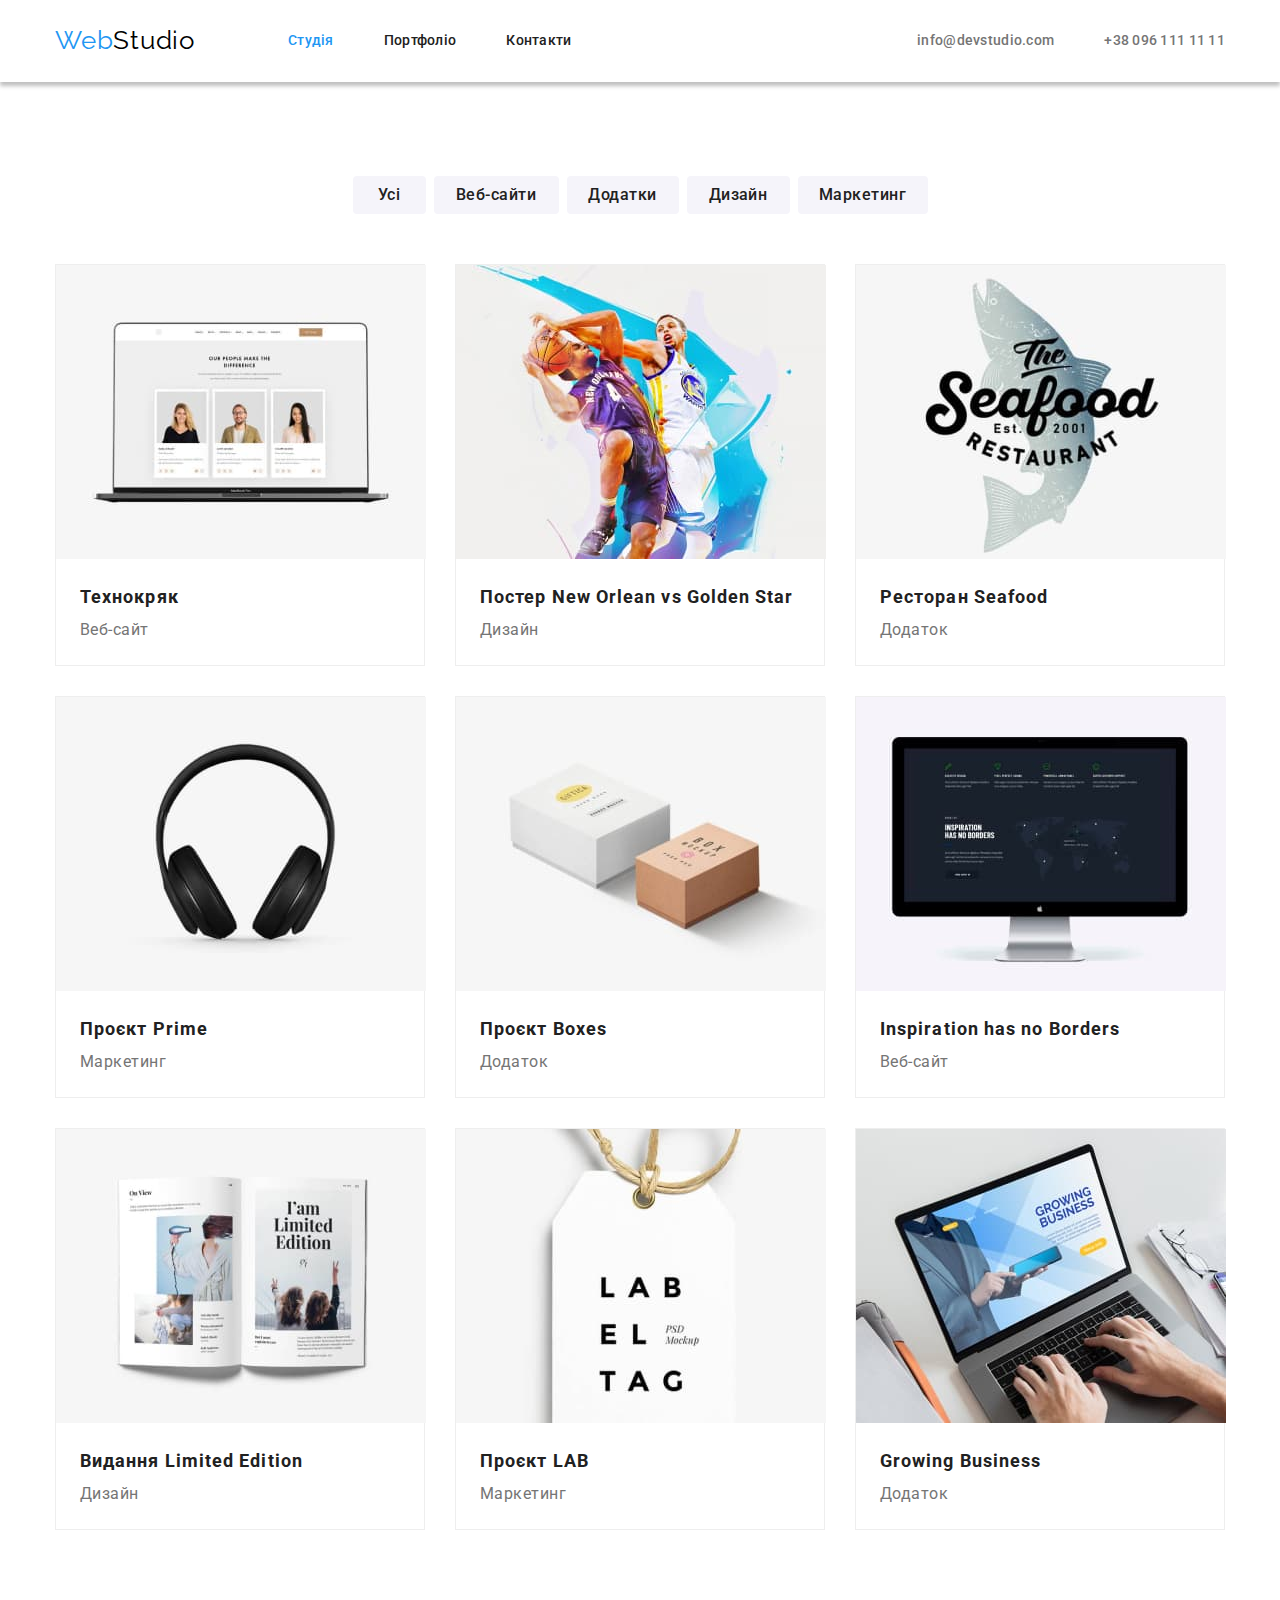
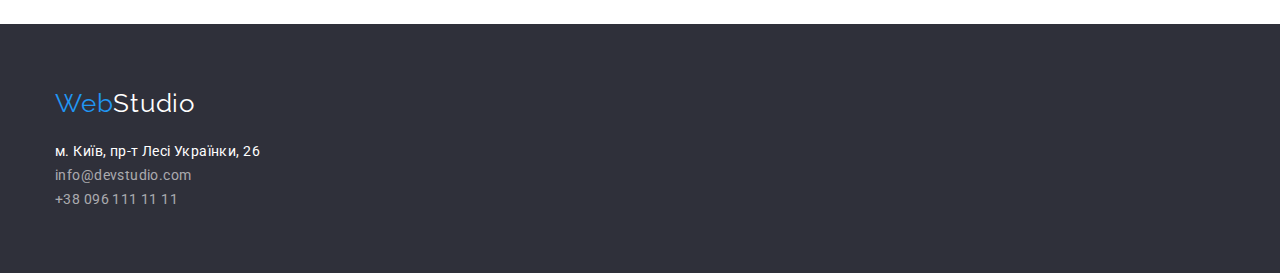
==== commit 0096c080: "dz-3-2" ====
--- a/portfolio.html
+++ b/portfolio.html
@@ -63,7 +63,7 @@
           <ul class="portfolio-list list">
             <li class="card-list">
               <a href=""
-                ><img src="./images/img-project-1.jpg" alt="Веб-сайт Технокряк" width="370"
+                ><img class="item-img" src="./images/img-project-1.jpg" alt="Веб-сайт Технокряк" width="370"
               /></a>
               <div class="card-list-title">
               <h2 class="work-title">Технокряк</h2>
@@ -72,8 +72,7 @@
             </li>
             <li class="card-list">
               <a href=""
-                ><img
-                  src="./images/img-project-2.jpg"
+                ><img class="item-img" src="./images/img-project-2.jpg"
                   alt="Дизайн постеру New Orlean vs Golden Star"
                   width="370"
               /></a>
@@ -84,8 +83,7 @@
             </li>
             <li class="card-list">
               <a href=""
-                ><img
-                  src="./images/img-project-3.jpg"
+                ><img class="item-img" src="./images/img-project-3.jpg"
                   alt="Додаток для ресторану Seafood"
                   width="370"
               /></a>
@@ -96,7 +94,7 @@
             </li>
             <li class="card-list">
               <a href=""
-                ><img src="./images/img-project-4.jpg" alt="Маркетинг для проекту Prime" width="370"
+                ><img class="item-img" src="./images/img-project-4.jpg" alt="Маркетинг для проекту Prime" width="370"
               /></a>
               <div class="card-list-title">
               <h2 class="work-title">Проєкт Prime</h2>
@@ -104,7 +102,7 @@
               </div>
             </li>
             <li class="card-list">
-              <a href=""><img src="./images/img-project-5.jpg" alt="Додаток Boxes" width="370" /></a>
+              <a href=""><img class="item-img" src="./images/img-project-5.jpg" alt="Додаток Boxes" width="370" /></a>
               <div class="card-list-title">
               <h2 class="work-title">Проєкт Boxes</h2>
               <p class="text work-text">Додаток</p>
@@ -112,8 +110,7 @@
             </li>
             <li class="card-list">
               <a href=""
-                ><img
-                  src="./images/img-project-6.jpg"
+                ><img class="item-img" src="./images/img-project-6.jpg"
                   alt="Веб-сайт Inspiration has no Borders"
                   width="370"
               /></a>
@@ -124,8 +121,7 @@
             </li>
             <li class="card-list">
               <a href=""
-                ><img
-                  src="./images/img-project-7.jpg"
+                ><img class="item-img" src="./images/img-project-7.jpg"
                   alt="Дизайн для видання Limited Edition"
                   width="370"
               /></a>
@@ -136,7 +132,7 @@
             </li>
             <li class="card-list">
               <a href=""
-                ><img src="./images/img-project-8.jpg" alt="Маркетинг для проєкту LAB" width="370"
+                ><img class="item-img" src="./images/img-project-8.jpg" alt="Маркетинг для проєкту LAB" width="370"
               /></a>
               <div class="card-list-title">
               <h2 class="work-title">Проєкт LAB</h2>
@@ -145,7 +141,7 @@
             </li>
             <li class="card-list">
               <a href=""
-                ><img src="./images/img-project-9.jpg" alt="Додаток Growing Business" width="370"
+                ><img class="item-img" src="./images/img-project-9.jpg" alt="Додаток Growing Business" width="370"
               /></a>
               <div class="card-list-title">
               <h2 class="work-title">Growing Business</h2>
--- a/css/styles.css
+++ b/css/styles.css
@@ -27,6 +27,10 @@
 .section {
   padding: 94px 0 94px 0;
 }
+ul, p, h2, h3 {
+  margin: 0;
+  padding: 0;
+}
 .list {
   color: var(--title-text-color);
   list-style: none;
@@ -128,10 +132,11 @@
 }
 .hero-box {
   flex-direction: column;
+  margin-top: 106px;
+  margin-bottom: 106px; 
 }
 .hero-title {
-  margin-top: 106px;
-  margin-bottom: 30px;
+  margin: 0 0 30px 0;
   color: var(--background-page-color);
   font-weight: 900;
   font-size: 44px;
@@ -149,7 +154,6 @@
   text-align: center;
   letter-spacing: 0.06em;
   cursor: pointer;
-  margin-bottom: 106px;
   min-width: 216px;
   min-height: 50px;
   justify-content: center;
@@ -261,7 +265,7 @@
   display: flex;
   flex-direction: row;
   width: 1170px;
-  margin-top: 0;
+  margin: 0;
   padding: 0;
 }
 .team-sub-list {
@@ -275,11 +279,14 @@
 }
 .team-sub-list:nth-child(4) {
   margin-right: 0;
+  padding-bottom: 30px;
+}
+.team-sub-list .section-sub-title {
+  margin-bottom: 10px;
 }
 .team .text {
   font-size: 16px;
   line-height: 1.19;
-  margin-bottom: 30px;
 }
 /* futter */
 .bottom {
@@ -290,10 +297,11 @@
   flex-direction: column;
   justify-content: flex-start;
   align-items: flex-start;
+  padding-top: 64px;
+  padding-bottom: 62px;
 }
 .logo-bottom {
   color: var(--background-page-color);
-  margin-top: 60px;
   margin-bottom: 20px;
 }
 .address-footer {
@@ -313,14 +321,18 @@
   color: var(--accent-text-color);
 }
 .bottom-sub-list {
-  margin-bottom: 60px;
+  font-style: normal; 
+  font-weight: 400;
+  font-size: 14px;
+  line-height: 24px;
+  letter-spacing: 0.03em;
+  margin: 0;
 }
 
 /* portfolio */
 .portfolio-box {
   display: flex;
   flex-direction: column;
-  /* justify-content: center; */
   align-items: center;
 }
 .visually-hidden {
@@ -345,7 +357,7 @@
 }
 .action-btn:nth-child(5) {
   margin-right: 0;
-}
+} 
 .list-action {
   background-color: var(--team-action-color);
   color: var(--title-text-color);
@@ -354,6 +366,9 @@
   line-height: 1.63;
   letter-spacing: 0.03em;
   cursor: pointer;
+  min-height: 38px;
+  border-radius: 4px 4px 4px 4px;
+  border-style: none;
 }
 .list-action:hover,
 .list-action:focus,
@@ -361,6 +376,22 @@
   background-color: var(--accent-text-color);
   color: var(--background-page-color);
 }
+
+.action-btn:first-child .list-action{
+  min-width: 73px;
+}
+.action-btn:nth-child(2) .list-action {
+  min-width: 125px;
+}
+.action-btn:nth-child(3) .list-action {
+  min-width: 112px;
+}
+.action-btn:nth-child(4) .list-action {
+  min-width: 103px;
+}
+.action-btn:nth-child(5) .list-action {
+  min-width: 130px;
+}
 .portfolio-list {
   display: flex;
   flex-direction: row;
@@ -388,14 +419,17 @@
   line-height: 2;
   letter-spacing: 0.06em;
   padding: 0;
-  margin-top: 20px;
-  margin-bottom: 4px;
+  margin: 0;
 }
 .work-text {
   font-size: 16px;
   line-height: 1.88;
   letter-spacing: 0.03em;
-  margin-bottom: 20px;
+  padding: 0;
+  margin: 0;
+}
+.item-img {
+  display: flex;
 }
 .card-list-title {
   margin: 20px 24px 20px 24px;
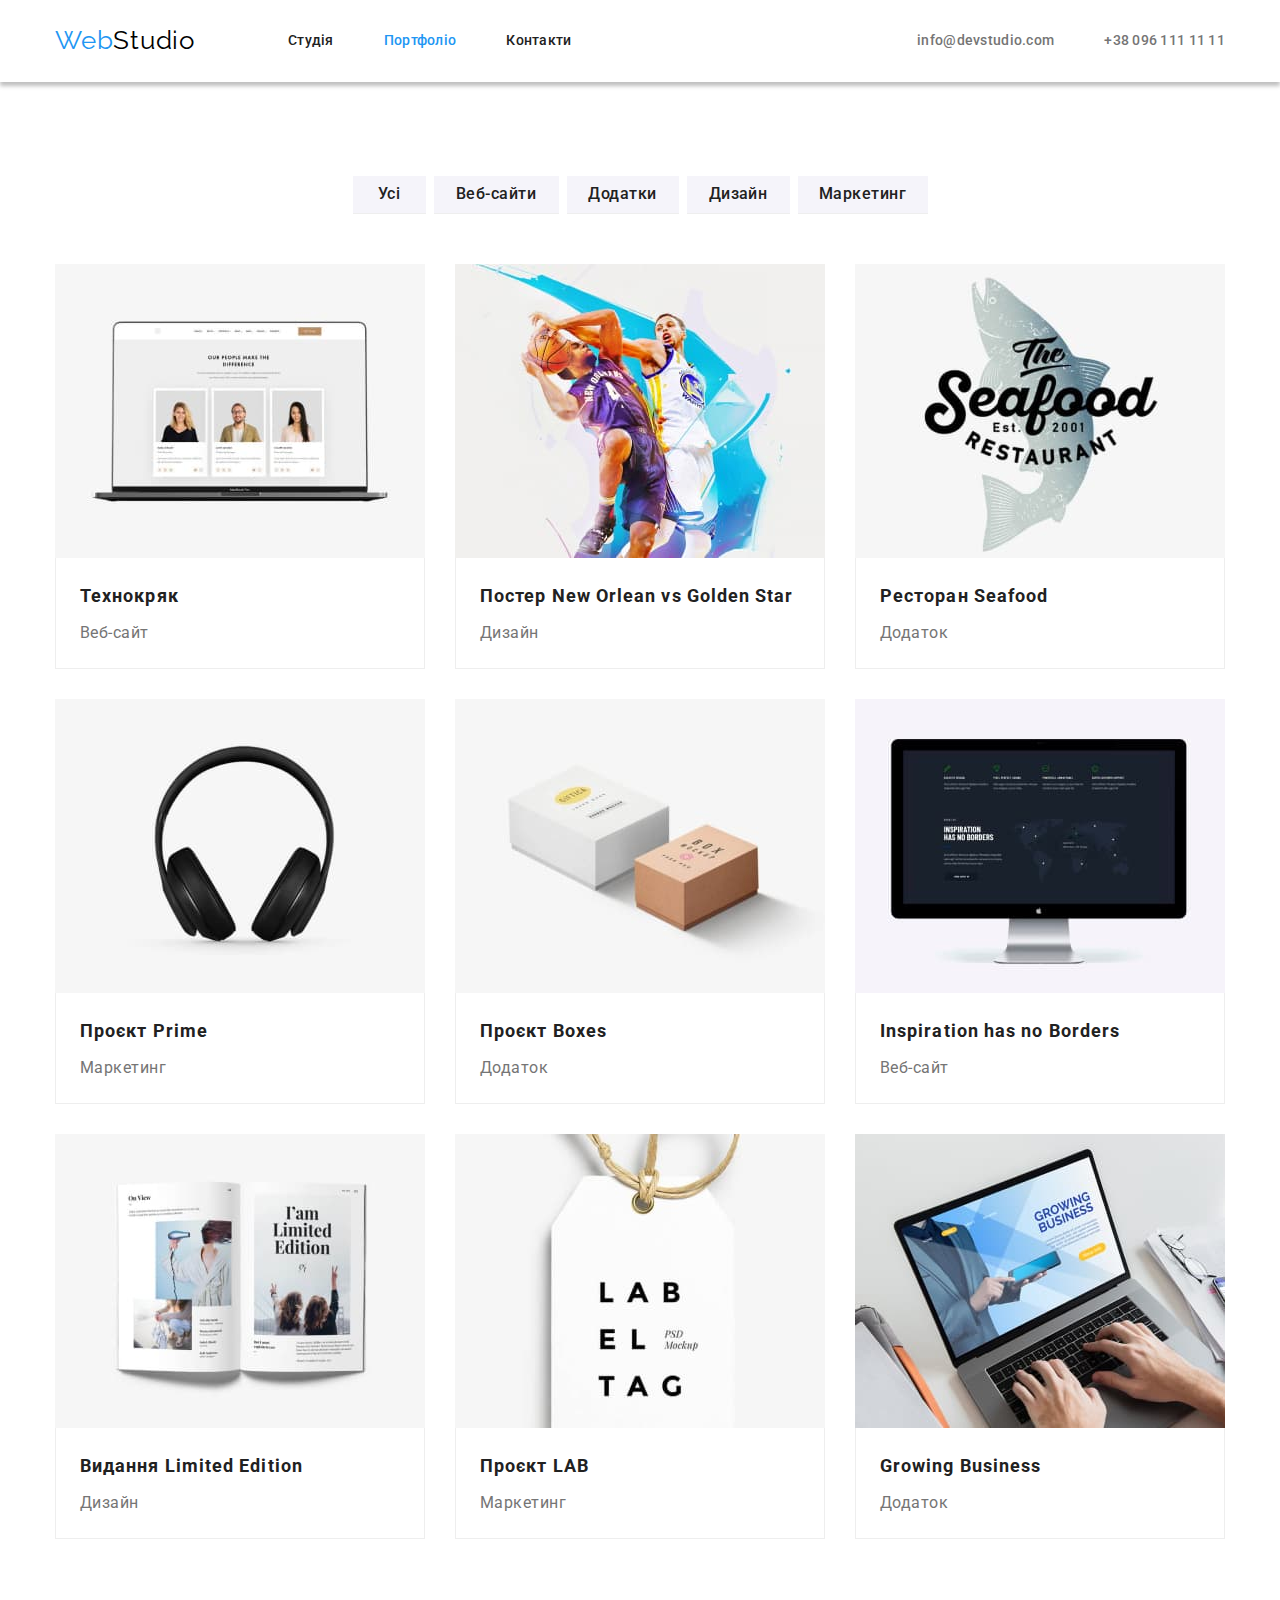
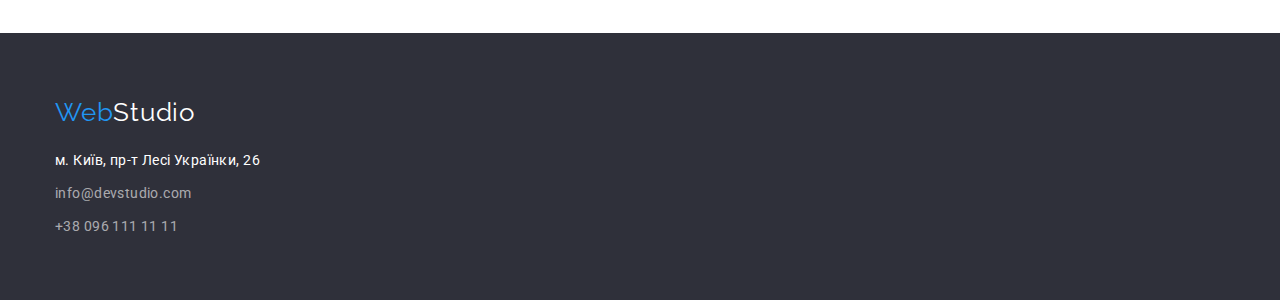
==== commit 76f08b5b: "dz3-3" ====
--- a/portfolio.html
+++ b/portfolio.html
@@ -23,8 +23,8 @@
         <a href="#" lang="en" class="logo logo-top"><span class="logo-blue">Web</span>Studio</a>
         <nav class="nav-top">
           <ul class="site-nav list">
-            <li class="list-top"><a href="./index.html" class="link current">Студія</a></li>
-            <li class="list-top"><a href="./portfolio.html" class="link">Портфоліо</a></li>
+            <li class="list-top"><a href="./index.html" class="link">Студія</a></li>
+            <li class="list-top"><a href="./portfolio.html" class="link current">Портфоліо</a></li>
             <li class="list-top"><a href="#" class="link">Контакти</a></li>
           </ul>
         </nav>
@@ -60,14 +60,14 @@
           </ul>
         </nav>
         <div class="portfolio-action">
-          <ul class="portfolio-list list">
+          <ul class="card-set list">
             <li class="card-list">
               <a href=""
                 ><img class="item-img" src="./images/img-project-1.jpg" alt="Веб-сайт Технокряк" width="370"
               /></a>
-              <div class="card-list-title">
-              <h2 class="work-title">Технокряк</h2>
-              <p class="text work-text">Веб-сайт</p>
+              <div class="card-content">
+              <h2 class="card-heading">Технокряк</h2>
+              <p class="text card-text">Веб-сайт</p>
               </div>
             </li>
             <li class="card-list">
@@ -76,9 +76,9 @@
                   alt="Дизайн постеру New Orlean vs Golden Star"
                   width="370"
               /></a>
-              <div class="card-list-title">
-              <h2 class="work-title">Постер New Orlean vs Golden Star</h2>
-              <p class="text work-text">Дизайн</p>
+              <div class="card-content">
+              <h2 class="card-heading">Постер New Orlean vs Golden Star</h2>
+              <p class="text card-text">Дизайн</p>
               </div>
             </li>
             <li class="card-list">
@@ -87,25 +87,25 @@
                   alt="Додаток для ресторану Seafood"
                   width="370"
               /></a>
-              <div class="card-list-title">
-              <h2 class="work-title">Ресторан Seafood</h2>
-              <p class="text work-text">Додаток</p>
+              <div class="card-content">
+              <h2 class="card-heading">Ресторан Seafood</h2>
+              <p class="text card-text">Додаток</p>
               </div>
             </li>
             <li class="card-list">
               <a href=""
                 ><img class="item-img" src="./images/img-project-4.jpg" alt="Маркетинг для проекту Prime" width="370"
               /></a>
-              <div class="card-list-title">
-              <h2 class="work-title">Проєкт Prime</h2>
-              <p class="text work-text">Маркетинг</p>
+              <div class="card-content">
+              <h2 class="card-heading">Проєкт Prime</h2>
+              <p class="text card-text">Маркетинг</p>
               </div>
             </li>
             <li class="card-list">
               <a href=""><img class="item-img" src="./images/img-project-5.jpg" alt="Додаток Boxes" width="370" /></a>
-              <div class="card-list-title">
-              <h2 class="work-title">Проєкт Boxes</h2>
-              <p class="text work-text">Додаток</p>
+              <div class="card-content">
+              <h2 class="card-heading">Проєкт Boxes</h2>
+              <p class="text card-text">Додаток</p>
               </div>
             </li>
             <li class="card-list">
@@ -114,9 +114,9 @@
                   alt="Веб-сайт Inspiration has no Borders"
                   width="370"
               /></a>
-              <div class="card-list-title">
-              <h2 class="work-title">Inspiration has no Borders</h2>
-              <p class="text work-text">Веб-сайт</p>
+              <div class="card-content">
+              <h2 class="card-heading">Inspiration has no Borders</h2>
+              <p class="text card-text">Веб-сайт</p>
               </div>
             </li>
             <li class="card-list">
@@ -125,31 +125,29 @@
                   alt="Дизайн для видання Limited Edition"
                   width="370"
               /></a>
-              <div class="card-list-title">
-              <h2 class="work-title">Видання Limited Edition</h2>
-              <p class="text work-text">Дизайн</p>
+              <div class="card-content">
+              <h2 class="card-heading">Видання Limited Edition</h2>
+              <p class="text card-text">Дизайн</p>
               </div>
             </li>
             <li class="card-list">
               <a href=""
                 ><img class="item-img" src="./images/img-project-8.jpg" alt="Маркетинг для проєкту LAB" width="370"
               /></a>
-              <div class="card-list-title">
-              <h2 class="work-title">Проєкт LAB</h2>
-              <p class="text work-text">Маркетинг</p>
+              <div class="card-content">
+              <h2 class="card-heading">Проєкт LAB</h2>
+              <p class="text card-text">Маркетинг</p>
               </div>
             </li>
             <li class="card-list">
               <a href=""
                 ><img class="item-img" src="./images/img-project-9.jpg" alt="Додаток Growing Business" width="370"
               /></a>
-              <div class="card-list-title">
-              <h2 class="work-title">Growing Business</h2>
-              <p class="text work-text">Додаток</p>
+              <div class="card-content">
+              <h2 class="card-heading">Growing Business</h2>
+              <p class="text card-text">Додаток</p>
               </div>
-            </li>
-          </ul>
-        </div>
+          </div>
       </div>
       </section>
     </main>
@@ -157,12 +155,12 @@
       <div class="container bottom-box">
         <a href="#" lang="en" class="logo logo-bottom"><span class="logo-blue">Web</span>Studio</a>
         <address class="address-footer">
-          <ul class="bottom-sub-list list">
-            <li>
+          <ul class="bottom-items list">
+            <li class="bottom-item">
               <p class="bottom-adress">м. Київ, пр-т Лесі Українки, 26</p>
             </li>
-            <li><a href="mailto:info@devstudio.com" class="bottom-text">info@devstudio.com</a></li>
-            <li><a href="tel:+380961111111" class="bottom-text">+38 096 111 11 11</a></li>
+            <li class="bottom-item"><a href="mailto:info@devstudio.com" class="bottom-text">info@devstudio.com</a></li>
+            <li class="bottom-item"><a href="tel:+380961111111" class="bottom-tel">+38 096 111 11 11</a></li>
           </ul>
         </address>
       </div>
--- a/css/styles.css
+++ b/css/styles.css
@@ -18,18 +18,24 @@
 .container {
   display: flex;
   width: 1200px;
-  display: flex;
   padding-left: 15px;
   padding-right: 15px;
   align-items: center;
-  margin: 0 auto;
+  /* margin: 0 auto; */
+  margin-right: auto;
+  margin-left: auto;
 }
 .section {
   padding: 94px 0 94px 0;
 }
-ul, p, h2, h3 {
-  margin: 0;
-  padding: 0;
+ul, p, h2, h3, nav {
+  margin: 0;
+  padding: 0;
+}
+img {
+  display: block;
+  max-width: 100%;
+  height: auto;
 }
 .list {
   color: var(--title-text-color);
@@ -136,6 +142,7 @@
   margin-bottom: 106px; 
 }
 .hero-title {
+  width: 696px;
   margin: 0 0 30px 0;
   color: var(--background-page-color);
   font-weight: 900;
@@ -206,19 +213,24 @@
 .benefits-sub-title {
   color: var(--title-text-color);
 }
+.list-benefits {
+  margin-right: 30px;
+  padding: 0;
+}
+.list-benefits:nth-child(4) {
+  margin-right: 0;
+}
 .text {
+  display: inline-block;
+  font-family: Roboto, sans-serif;
   color: var(--primmary-text-color);
   font-size: 14px;
   line-height: 1.71;
   letter-spacing: 0.03em;
   margin: 0;
-}
-.list-benefits {
-  margin-right: 30px;
-}
-.list-benefits:nth-child(4) {
-  margin-right: 0;
-}
+  padding: 0;
+}
+
 /* activity */
 .activity {
   padding-top: 0;
@@ -311,21 +323,34 @@
 }
 .bottom-adress {
   color: var(--background-page-color);
+  margin-bottom: 9px;
 }
 .bottom-text {
   color: var(--bottom-text-color);
   text-decoration: none;
+  margin-bottom: 9px;
+}
+.bottom-tel {
+  color: var(--bottom-text-color);
+  text-decoration: none;
 }
 .bottom-text:hover,
-.bottom-text:focus {
-  color: var(--accent-text-color);
-}
-.bottom-sub-list {
+.bottom-text:focus,
+.bottom-tel:hover,
+.bottom-tel:hover {
+  color: var(--accent-text-color);
+}
+.bottom-items {
   font-style: normal; 
   font-weight: 400;
   font-size: 14px;
   line-height: 24px;
   letter-spacing: 0.03em;
+  margin: 0;
+}
+.bottom-item {
+  display: flex;
+  padding: 0;
   margin: 0;
 }
 
@@ -367,8 +392,9 @@
   letter-spacing: 0.03em;
   cursor: pointer;
   min-height: 38px;
-  border-radius: 4px 4px 4px 4px;
+  border-style: 4px 4px 4px 4px;
   border-style: none;
+  border-bottom: 1px solid var(--card-portfolio-color);
 }
 .list-action:hover,
 .list-action:focus,
@@ -376,7 +402,6 @@
   background-color: var(--accent-text-color);
   color: var(--background-page-color);
 }
-
 .action-btn:first-child .list-action{
   min-width: 73px;
 }
@@ -392,21 +417,17 @@
 .action-btn:nth-child(5) .list-action {
   min-width: 130px;
 }
-.portfolio-list {
-  display: flex;
-  flex-direction: row;
+.card-set {
+  display: flex;
   flex-wrap: wrap;
-  margin-top: 0;
-  padding: 0;
-}
-.card-list {
-  display: flex;
-  flex-direction: column;
-  align-items: flex-start;
-  width: 370px;
-  margin-right: 30px;
-  margin-bottom: 30px;
-  border: 1px solid var(--card-portfolio-color);
+  margin: -30px 0 0 -30px;
+  padding: 0;
+  list-style: none;
+}
+.card-set > .card-list {
+flex-basis: calc(100/3 - 30px);
+margin-top: 30px;
+margin-left: 30px;
 }
 .card-list:nth-child(3n) {
   margin-right: 0;
@@ -414,14 +435,14 @@
 .card-list:nth-last-child(-n + 3) {
   margin-bottom: 0;
 }
-.work-title {
+.card-heading {
   font-size: 18px;
   line-height: 2;
   letter-spacing: 0.06em;
   padding: 0;
-  margin: 0;
-}
-.work-text {
+  margin: 0 0 4px 0;
+}
+.card-text {
   font-size: 16px;
   line-height: 1.88;
   letter-spacing: 0.03em;
@@ -431,6 +452,11 @@
 .item-img {
   display: flex;
 }
-.card-list-title {
-  margin: 20px 24px 20px 24px;
-}
+.card-content {
+  display: block;
+  box-sizing: border-box;
+  padding: 20px 24px 20px 24px;
+  border-right: 1px solid var(--card-portfolio-color);
+  border-left: 1px solid var(--card-portfolio-color);
+  border-bottom: 1px solid var(--card-portfolio-color);
+}
